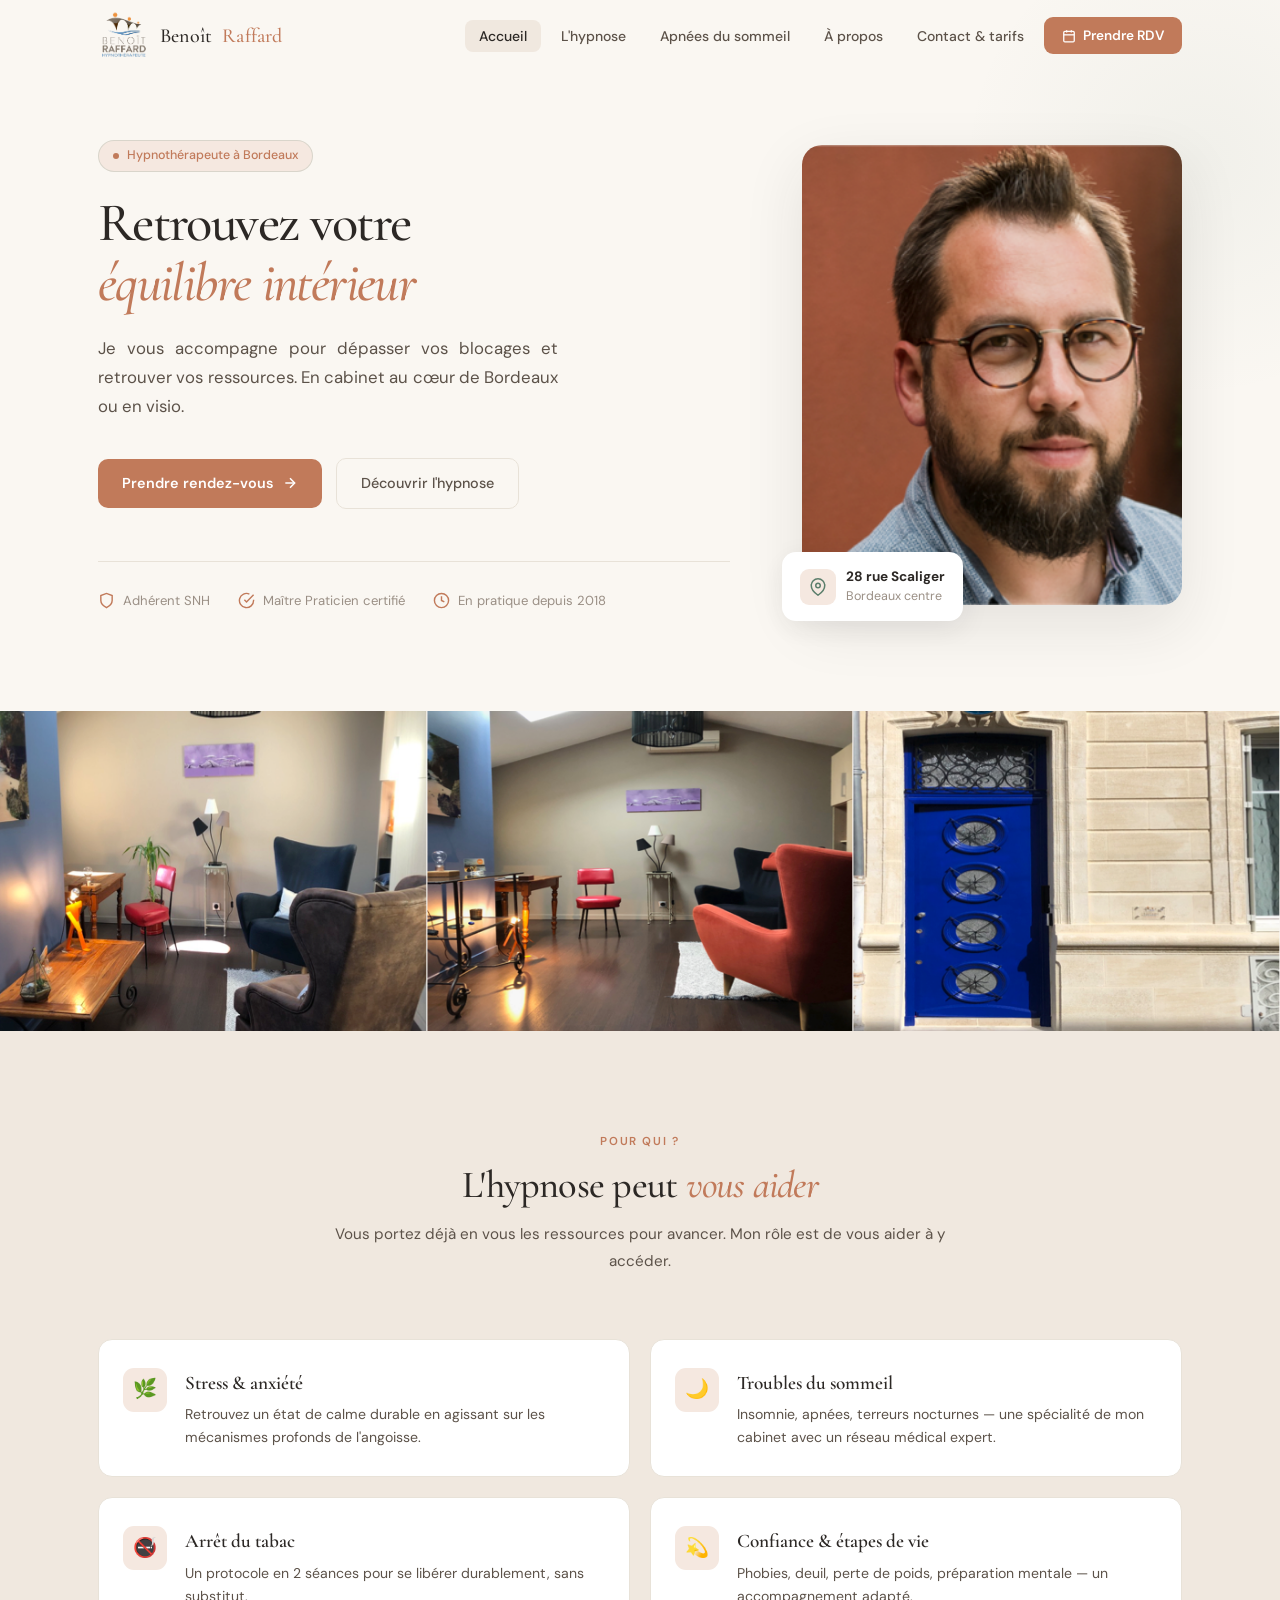
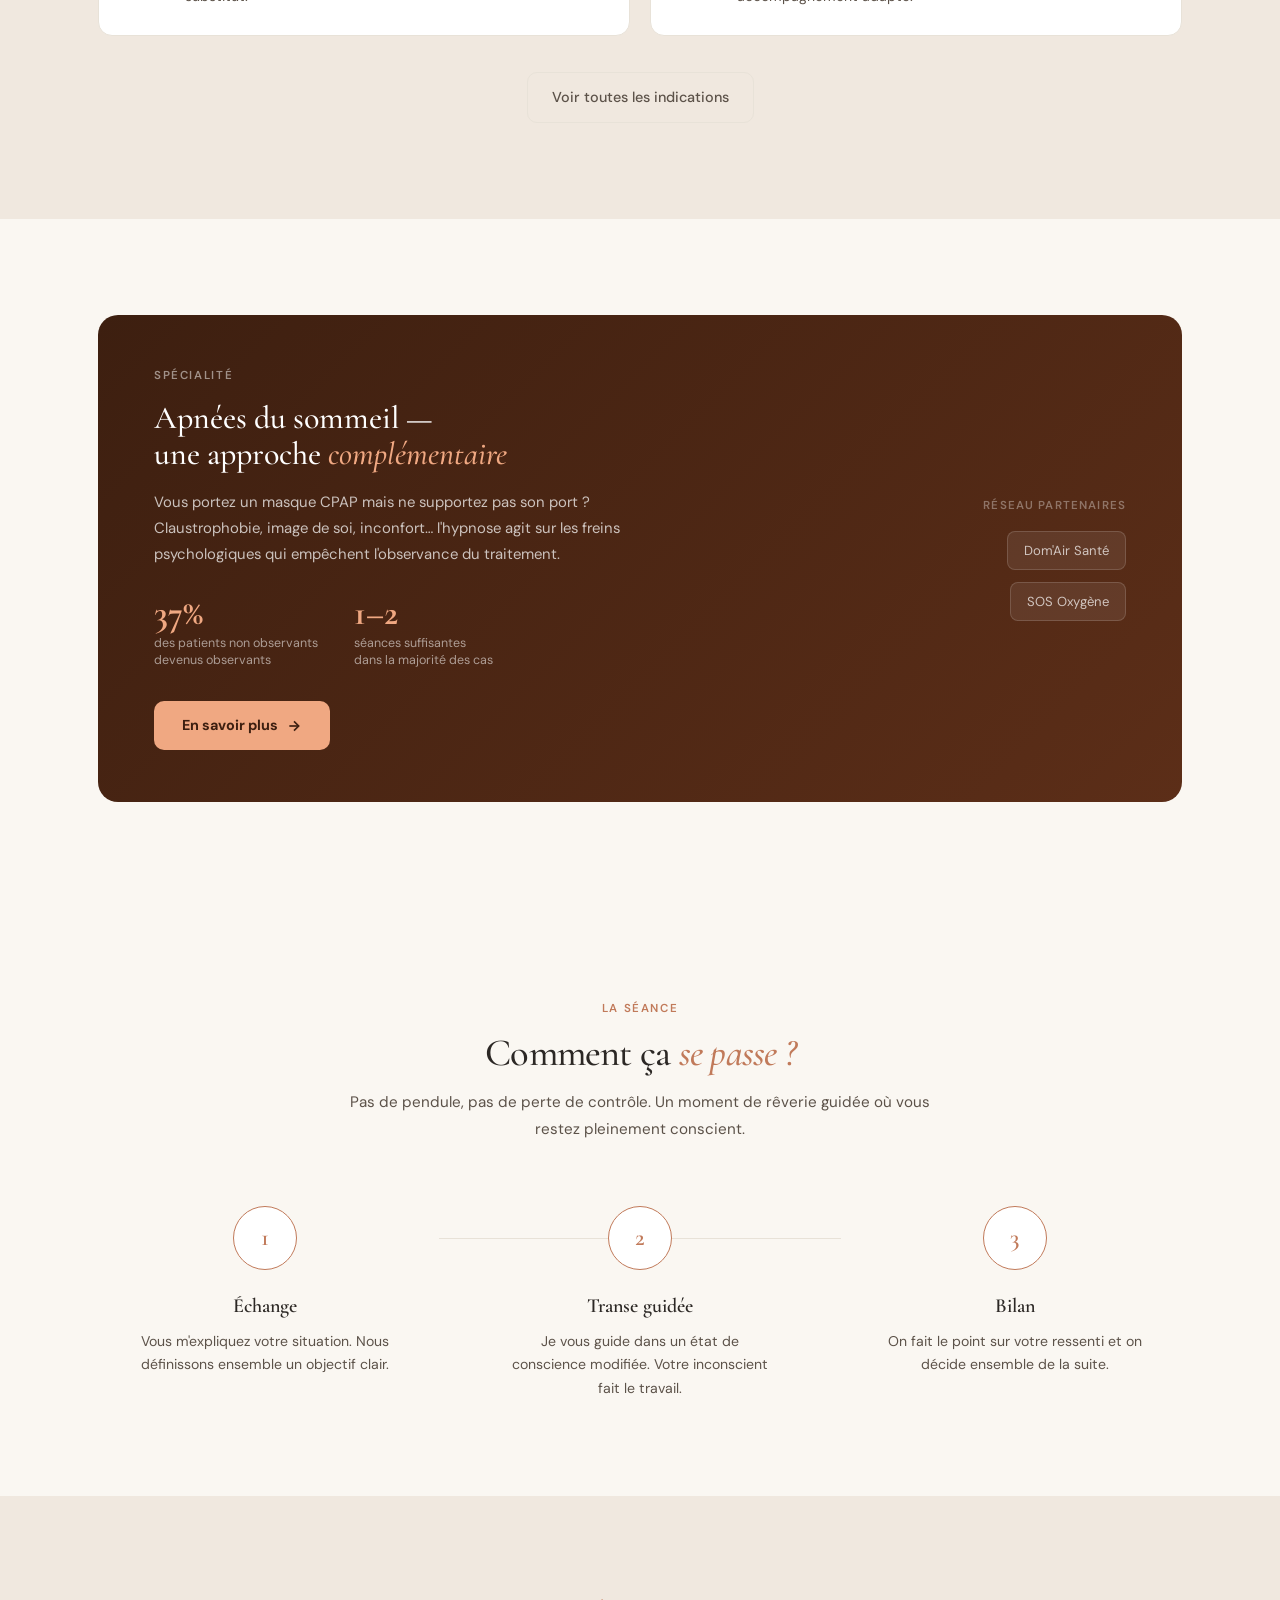
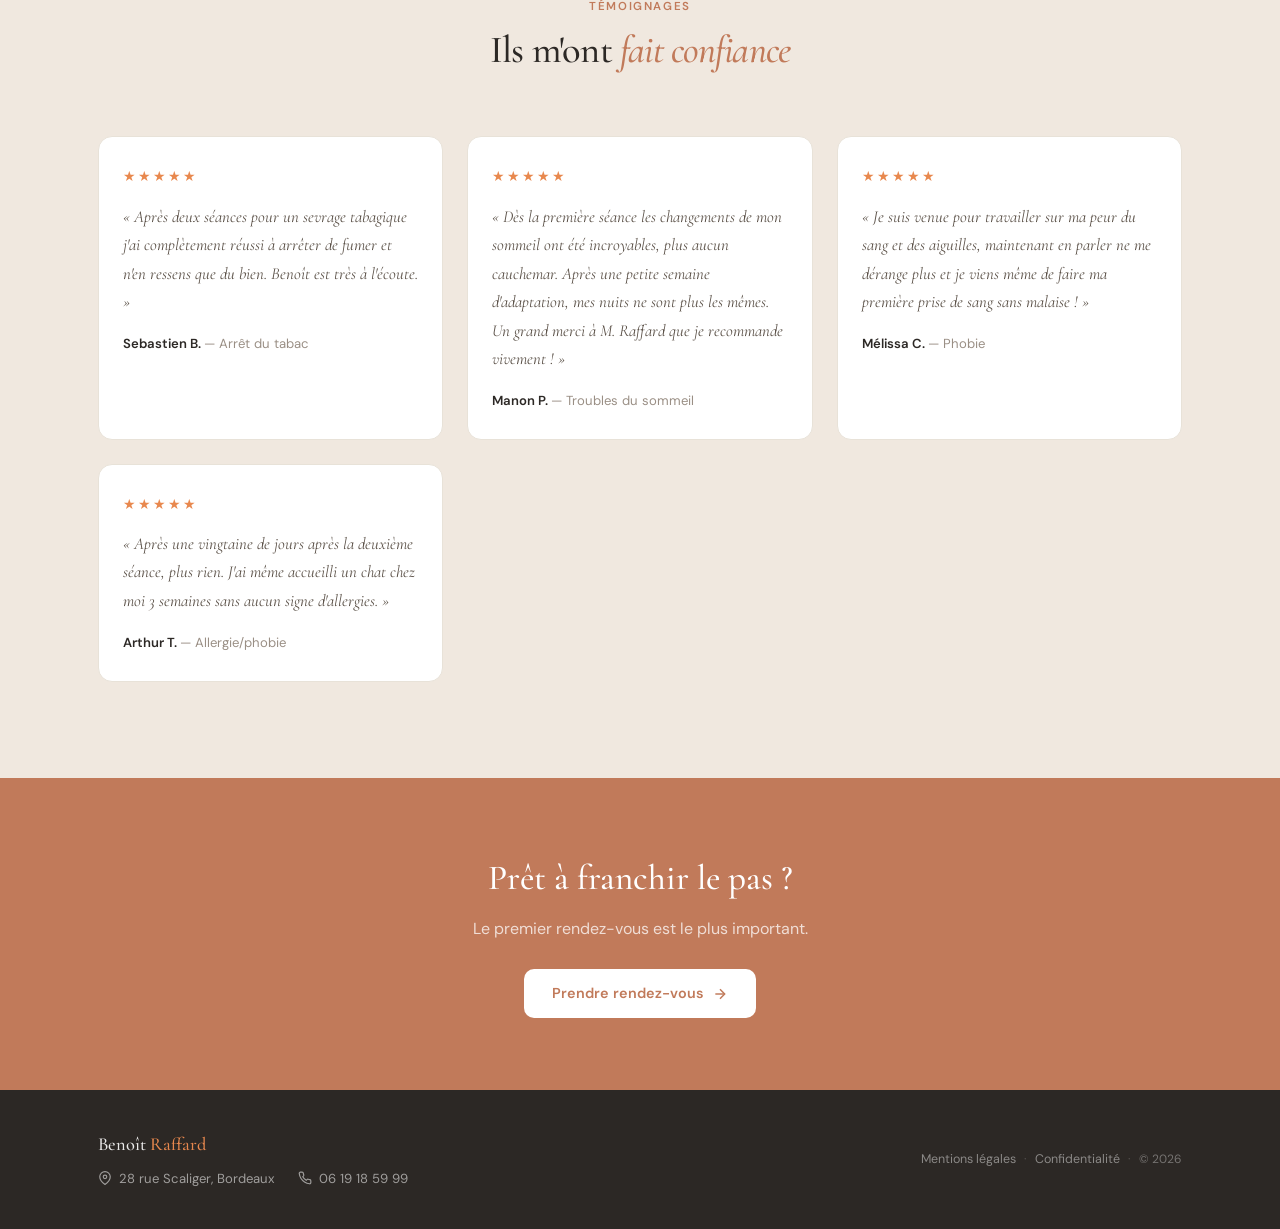
==== index.html @ e5b6d85b "modif couleurs et aspect en terracota" ====
<!DOCTYPE html>
<html lang="fr">
<head>
<meta charset="UTF-8">
<meta name="viewport" content="width=device-width, initial-scale=1.0">
<meta name="description" content="Benoît Raffard, hypnothérapeute à Bordeaux. Hypnose ericksonienne pour stress, sommeil, tabac, confiance en soi. Cabinet rue Scaliger & visio.">
<title>Benoît Raffard — Hypnothérapeute à Bordeaux | Hypnose Ericksonienne</title>
<link rel="stylesheet" href="style.css">
<style>
/* ===== HOME ===== */
.hero {
  padding: 140px 0 100px;
  position: relative;
  overflow: hidden;
}
.hero::before {
  content: '';
  position: absolute;
  top: -80px; right: -160px;
  width: 480px; height: 480px;
  background: radial-gradient(circle, rgba(91,126,107,0.06) 0%, transparent 70%);
  border-radius: 50%;
  pointer-events: none;
}
.hero-grid {
  display: grid;
  grid-template-columns: 1fr 380px;
  gap: 72px;
  align-items: center;
  position: relative; z-index: 1;
}
.hero-badge {
  display: inline-flex; align-items: center; gap: 8px;
  padding: 5px 14px;
  background: var(--color-accent-bg);
  border: 1px solid rgba(91,126,107,0.18);
  border-radius: 50px;
  font-size: 0.78rem; font-weight: 500;
  color: var(--color-accent);
  margin-bottom: 22px;
}
.hero-badge::before {
  content: ''; width: 6px; height: 6px;
  background: var(--color-accent); border-radius: 50%;
}
.hero h1 {
  font-family: var(--font-display);
  font-size: 3.4rem; font-weight: 500;
  line-height: 1.1; letter-spacing: -0.03em;
  margin-bottom: 20px;
}
.hero h1 em { font-style: italic; color: var(--color-accent); }
.hero-subtitle {
  font-size: 1.05rem; color: var(--color-text-soft);
  line-height: 1.75; max-width: 460px; margin-bottom: 36px;
  text-align: justify;
}
.hero-actions { display: flex; gap: 14px; flex-wrap: wrap; align-items: center; }
.hero-trust {
  margin-top: 52px; padding-top: 28px;
  border-top: 1px solid var(--color-border);
  display: flex; gap: 28px; flex-wrap: wrap;
}
.hero-trust-item {
  display: flex; align-items: center; gap: 8px;
  font-size: 0.82rem; color: var(--color-text-muted);
}
.hero-trust-item svg { width: 17px; height: 17px; color: var(--color-accent); flex-shrink: 0; }

/* Photo hero */
.hero-photo { position: relative; }
.hero-photo-frame {
  width: 100%;
  height: 460px;
  border-radius: 20px; overflow: hidden;
  box-shadow: var(--shadow-lg);
}
.hero-photo-frame img {
  width: 100%; height: 100%;
  object-fit: cover; object-position: center top;
}
.hero-float-card {
  position: absolute; bottom: -16px; left: -20px;
  background: var(--color-white);
  border-radius: 14px;
  padding: 14px 18px;
  box-shadow: var(--shadow-md);
  display: flex; align-items: center; gap: 10px;
  z-index: 2;
}
.hero-float-card-icon {
  width: 36px; height: 36px;
  background: var(--color-accent-bg);
  border-radius: 9px;
  display: flex; align-items: center; justify-content: center;
}
.hero-float-card-text { font-size: 0.78rem; color: var(--color-text-muted); }
.hero-float-card-text strong { display: block; font-size: 0.85rem; color: var(--color-text); }

/* Indications */
.indications-grid {
  display: grid;
  grid-template-columns: repeat(2, 1fr);
  gap: 20px;
}
.indication-card {
  background: var(--color-white);
  border: 1px solid var(--color-border);
  border-radius: var(--radius);
  padding: 28px 24px;
  display: flex; gap: 18px; align-items: flex-start;
  transition: all var(--transition);
}
.indication-card:hover {
  border-color: var(--color-accent);
  transform: translateY(-3px);
  box-shadow: var(--shadow-md);
}
.indication-icon {
  width: 44px; height: 44px;
  background: var(--color-accent-bg);
  border-radius: 11px;
  display: flex; align-items: center; justify-content: center;
  font-size: 1.2rem; flex-shrink: 0;
}
.indication-card h3 {
  font-family: var(--font-display);
  font-size: 1.2rem; font-weight: 600; margin-bottom: 5px;
}
.indication-card p { font-size: 0.88rem; color: var(--color-text-soft); line-height: 1.6; }
.indications-more { text-align: center; margin-top: 36px; }

/* Teaser apnée */
.apnee-teaser {
  background: linear-gradient(135deg, #3D1F10 0%, #5C2E18 100%);
  color: #fff;
  border-radius: 20px;
  padding: 52px 56px;
  display: grid;
  grid-template-columns: 1fr auto;
  gap: 48px;
  align-items: center;
}
.apnee-teaser-tag {
  font-size: 0.72rem; font-weight: 600; text-transform: uppercase;
  letter-spacing: 0.14em; color: rgba(255,255,255,0.5);
  margin-bottom: 14px;
}
.apnee-teaser h2 {
  font-family: var(--font-display);
  font-size: 2rem; font-weight: 500; line-height: 1.15;
  margin-bottom: 16px; color: #fff;
}
.apnee-teaser h2 em { font-style: italic; color: #F0A882; }
.apnee-teaser p {
  font-size: 0.93rem; color: rgba(255,255,255,0.72);
  line-height: 1.75; max-width: 520px; margin-bottom: 28px;
}
.apnee-teaser-stats {
  display: flex; gap: 36px; margin-bottom: 32px;
}
.apnee-stat-num {
  font-family: var(--font-display);
  font-size: 2.2rem; font-weight: 700; color: #F0A882; line-height: 1;
}
.apnee-stat-label {
  font-size: 0.78rem; color: rgba(255,255,255,0.55); margin-top: 4px; line-height: 1.4;
}
.apnee-teaser-cta {
  display: inline-flex; align-items: center; gap: 8px;
  padding: 13px 28px;
  background: #F0A882; color: #3D1F10;
  border-radius: 10px; font-size: 0.9rem; font-weight: 700;
  text-decoration: none; transition: background 0.2s;
}
.apnee-teaser-cta:hover { background: #e8956a; }
.apnee-teaser-logo {
  display: flex; flex-direction: column; gap: 12px; align-items: flex-end;
}
.apnee-partner-tag {
  font-size: 0.72rem; font-weight: 600; text-transform: uppercase;
  letter-spacing: 0.1em; color: rgba(255,255,255,0.35);
  text-align: right; margin-bottom: 4px;
}
.apnee-partner-pill {
  background: rgba(255,255,255,0.08);
  border: 1px solid rgba(255,255,255,0.15);
  border-radius: 8px; padding: 8px 16px;
  font-size: 0.82rem; color: rgba(255,255,255,0.7);
  white-space: nowrap;
}
@media (max-width: 1024px) {
  .apnee-teaser { grid-template-columns: 1fr; padding: 36px 28px; }
  .apnee-teaser-logo { align-items: flex-start; }
  .apnee-partner-tag { text-align: left; }
}

/* Steps */
.steps-grid {
  display: grid; grid-template-columns: repeat(3, 1fr);
  gap: 40px; position: relative;
}
.steps-grid::before {
  content: ''; position: absolute; top: 32px;
  left: calc(33.33% - 20px); right: calc(33.33% - 20px);
  height: 1px; background: var(--color-border);
}
.step { text-align: center; position: relative; }
.step-number {
  width: 64px; height: 64px;
  margin: 0 auto 20px;
  border-radius: 50%;
  background: var(--color-white);
  border: 1.5px solid var(--color-accent);
  display: flex; align-items: center; justify-content: center;
  font-family: var(--font-display);
  font-size: 1.5rem; font-weight: 600;
  color: var(--color-accent);
  position: relative; z-index: 1;
}
.step h3 { font-family: var(--font-display); font-size: 1.25rem; font-weight: 600; margin-bottom: 8px; }
.step p { font-size: 0.88rem; color: var(--color-text-soft); max-width: 260px; margin: 0 auto; line-height: 1.65; }

/* Cabinet photo band */
.cabinet-band {
  display: grid;
  grid-template-columns: repeat(3, 1fr);
  gap: 0; height: 320px; overflow: hidden;
}
.cabinet-band-img { overflow: hidden; }
.cabinet-band-img img {
  width: 100%; height: 100%;
  object-fit: cover;
  transition: transform 0.6s ease;
}
.cabinet-band-img:hover img { transform: scale(1.04); }

/* Animations hero */
.hero-content > * { animation: fadeUp 0.65s ease-out both; }
.hero-badge    { animation-delay: 0s; }
.hero h1       { animation-delay: 0.08s; }
.hero-subtitle { animation-delay: 0.16s; }
.hero-actions  { animation-delay: 0.24s; }
.hero-trust    { animation-delay: 0.32s; }
.hero-photo    { animation: fadeUp 0.75s ease-out 0.12s both; }

/* Responsive */
@media (max-width: 1024px) {
  .hero-grid { grid-template-columns: 1fr; gap: 48px; }
  .hero-photo { max-width: 340px; margin: 0 auto; }
  .hero h1 { font-size: 2.6rem; }
}
@media (max-width: 768px) {
  .hero { padding: 110px 0 72px; }
  .hero h1 { font-size: 2.2rem; }
  .hero-trust { flex-direction: column; gap: 10px; }
  .indications-grid { grid-template-columns: 1fr; }
  .steps-grid { grid-template-columns: 1fr; gap: 32px; }
  .steps-grid::before { display: none; }
  .cabinet-band { grid-template-columns: 1fr; height: 260px; }
  .cabinet-band-img:not(:first-child) { display: none; }
}
</style>
</head>
<body>

<nav id="nav">
  <div class="nav-inner">
    <a href="index.html" class="nav-logo">
      <img src="images/logo-br.png" alt="Logo Benoît Raffard">
      Benoît <span>Raffard</span>
    </a>
    <ul class="nav-links">
      <li><a href="index.html" class="active">Accueil</a></li>
      <li><a href="hypnose.html">L'hypnose</a></li>
      <li><a href="apnee-sommeil.html">Apnées du sommeil</a></li>
      <li><a href="a-propos.html">À propos</a></li>
      <li><a href="contact.html">Contact & tarifs</a></li>
      <li><a href="https://www.crenolibre.fr/prendre-rdv/15117_benoit-raffard-hypnose-bordeaux-33" target="_blank" class="nav-cta">
        <svg width="14" height="14" viewBox="0 0 24 24" fill="none" stroke="currentColor" stroke-width="2.2"><rect x="3" y="4" width="18" height="18" rx="2"/><line x1="16" y1="2" x2="16" y2="6"/><line x1="8" y1="2" x2="8" y2="6"/><line x1="3" y1="10" x2="21" y2="10"/></svg>
        Prendre RDV
      </a></li>
    </ul>
    <button class="nav-mobile-toggle" aria-label="Menu"><span></span><span></span><span></span></button>
  </div>
</nav>
<div class="nav-mobile-menu">
  <a href="index.html" class="active">Accueil</a>
  <a href="hypnose.html">L'hypnose</a>
  <a href="apnee-sommeil.html">Apnées du sommeil</a>
  <a href="a-propos.html">À propos</a>
  <a href="contact.html">Contact & tarifs</a>
  <a href="https://www.crenolibre.fr/prendre-rdv/15117_benoit-raffard-hypnose-bordeaux-33" target="_blank" class="nav-mobile-cta">Prendre rendez-vous</a>
</div>

<!-- HERO -->
<section class="hero">
  <div class="container hero-grid">
    <div class="hero-content">
      <div class="hero-badge">Hypnothérapeute à Bordeaux</div>
      <h1>Retrouvez votre<br><em>équilibre intérieur</em></h1>
      <p class="hero-subtitle">Je vous accompagne pour dépasser vos blocages et retrouver vos ressources. En cabinet au cœur de Bordeaux ou en visio.</p>
      <div class="hero-actions">
        <a href="https://www.crenolibre.fr/prendre-rdv/15117_benoit-raffard-hypnose-bordeaux-33" target="_blank" class="btn-primary">
          Prendre rendez-vous
          <svg width="16" height="16" viewBox="0 0 24 24" fill="none" stroke="currentColor" stroke-width="2.2"><line x1="5" y1="12" x2="19" y2="12"/><polyline points="12 5 19 12 12 19"/></svg>
        </a>
        <a href="hypnose.html" class="btn-ghost">Découvrir l'hypnose</a>
      </div>
      <div class="hero-trust">
        <div class="hero-trust-item">
          <svg viewBox="0 0 24 24" fill="none" stroke="currentColor" stroke-width="2"><path d="M12 22s8-4 8-10V5l-8-3-8 3v7c0 6 8 10 8 10z"/></svg>
          Adhérent SNH
        </div>
        <div class="hero-trust-item">
          <svg viewBox="0 0 24 24" fill="none" stroke="currentColor" stroke-width="2"><path d="M22 11.08V12a10 10 0 1 1-5.93-9.14"/><polyline points="22 4 12 14.01 9 11.01"/></svg>
          Maître Praticien certifié
        </div>
        <div class="hero-trust-item">
          <svg viewBox="0 0 24 24" fill="none" stroke="currentColor" stroke-width="2"><circle cx="12" cy="12" r="10"/><path d="M12 6v6l4 2"/></svg>
          En pratique depuis 2018
        </div>
      </div>
    </div>
    <div class="hero-photo">
      <div class="hero-photo-frame">
        <img src="images/portrait.png" alt="Benoît Raffard, hypnothérapeute à Bordeaux">
      </div>
      <div class="hero-float-card">
        <div class="hero-float-card-icon">
          <svg width="18" height="18" viewBox="0 0 24 24" fill="none" stroke="#5B7E6B" stroke-width="2"><path d="M21 10c0 7-9 13-9 13s-9-6-9-13a9 9 0 0 1 18 0z"/><circle cx="12" cy="10" r="3"/></svg>
        </div>
        <div class="hero-float-card-text">
          <strong>28 rue Scaliger</strong>
          Bordeaux centre
        </div>
      </div>
    </div>
  </div>
</section>

<!-- BANDE PHOTOS CABINET -->
<div class="cabinet-band">
  <div class="cabinet-band-img">
    <img src="images/cabinet-1.png" alt="Cabinet hypnose Bordeaux — ambiance">
  </div>
  <div class="cabinet-band-img">
    <img src="images/cabinet-3.png" alt="Cabinet hypnose Bordeaux — fauteuils">
  </div>
  <div class="cabinet-band-img">
    <img src="images/facade-2.png" alt="28 rue Scaliger, Bordeaux — entrée du cabinet">
  </div>
</div>

<!-- INDICATIONS -->
<section class="section section-warm">
  <div class="container">
    <div class="section-header">
      <div class="section-tag">Pour qui ?</div>
      <h2 class="section-title">L'hypnose peut <em>vous aider</em></h2>
      <p class="section-desc">Vous portez déjà en vous les ressources pour avancer. Mon rôle est de vous aider à y accéder.</p>
    </div>
    <div class="indications-grid">
      <div class="indication-card">
        <div class="indication-icon">🌿</div>
        <div>
          <h3>Stress & anxiété</h3>
          <p>Retrouvez un état de calme durable en agissant sur les mécanismes profonds de l'angoisse.</p>
        </div>
      </div>
      <div class="indication-card">
        <div class="indication-icon">🌙</div>
        <div>
          <h3>Troubles du sommeil</h3>
          <p>Insomnie, apnées, terreurs nocturnes — une spécialité de mon cabinet avec un réseau médical expert.</p>
        </div>
      </div>
      <div class="indication-card">
        <div class="indication-icon">🚭</div>
        <div>
          <h3>Arrêt du tabac</h3>
          <p>Un protocole en 2 séances pour se libérer durablement, sans substitut.</p>
        </div>
      </div>
      <div class="indication-card">
        <div class="indication-icon">💫</div>
        <div>
          <h3>Confiance & étapes de vie</h3>
          <p>Phobies, deuil, perte de poids, préparation mentale — un accompagnement adapté.</p>
        </div>
      </div>
    </div>
    <div class="indications-more">
      <a href="hypnose.html" class="btn-ghost">Voir toutes les indications</a>
    </div>
  </div>
</section>

<!-- TEASER APNÉE -->
<section class="section">
  <div class="container">
    <div class="apnee-teaser">
      <div>
        <div class="apnee-teaser-tag">Spécialité</div>
        <h2>Apnées du sommeil —<br>une approche <em>complémentaire</em></h2>
        <p>Vous portez un masque CPAP mais ne supportez pas son port ? Claustrophobie, image de soi, inconfort… l'hypnose agit sur les freins psychologiques qui empêchent l'observance du traitement.</p>
        <div class="apnee-teaser-stats">
          <div>
            <div class="apnee-stat-num">37%</div>
            <div class="apnee-stat-label">des patients non observants<br>devenus observants</div>
          </div>
          <div>
            <div class="apnee-stat-num">1–2</div>
            <div class="apnee-stat-label">séances suffisantes<br>dans la majorité des cas</div>
          </div>
        </div>
        <a href="apnee-sommeil.html" class="apnee-teaser-cta">
          En savoir plus
          <svg width="16" height="16" viewBox="0 0 24 24" fill="none" stroke="currentColor" stroke-width="2.5"><line x1="5" y1="12" x2="19" y2="12"/><polyline points="12 5 19 12 12 19"/></svg>
        </a>
      </div>
      <div class="apnee-teaser-logo">
        <div class="apnee-partner-tag">Réseau partenaires</div>
        <div class="apnee-partner-pill">Dom'Air Santé</div>
        <div class="apnee-partner-pill">SOS Oxygène</div>
      </div>
    </div>
  </div>
</section>

<!-- 3 ÉTAPES -->
<section class="section">
  <div class="container">
    <div class="section-header">
      <div class="section-tag">La séance</div>
      <h2 class="section-title">Comment ça <em>se passe ?</em></h2>
      <p class="section-desc">Pas de pendule, pas de perte de contrôle. Un moment de rêverie guidée où vous restez pleinement conscient.</p>
    </div>
    <div class="steps-grid">
      <div class="step">
        <div class="step-number">1</div>
        <h3>Échange</h3>
        <p>Vous m'expliquez votre situation. Nous définissons ensemble un objectif clair.</p>
      </div>
      <div class="step">
        <div class="step-number">2</div>
        <h3>Transe guidée</h3>
        <p>Je vous guide dans un état de conscience modifiée. Votre inconscient fait le travail.</p>
      </div>
      <div class="step">
        <div class="step-number">3</div>
        <h3>Bilan</h3>
        <p>On fait le point sur votre ressenti et on décide ensemble de la suite.</p>
      </div>
    </div>
  </div>
</section>

<!-- TÉMOIGNAGES -->
<section class="section section-warm">
  <div class="container">
    <div class="section-header">
      <div class="section-tag">Témoignages</div>
      <h2 class="section-title">Ils m'ont <em>fait confiance</em></h2>
    </div>
    <div class="testimonials-grid">
      <div class="testimonial-card">
        <div class="testimonial-stars">★★★★★</div>
        <p class="testimonial-text">« Après deux séances pour un sevrage tabagique j'ai complètement réussi à arrêter de fumer et n'en ressens que du bien. Benoît est très à l'écoute. »</p>
        <div class="testimonial-author">Sebastien B. <span>— Arrêt du tabac</span></div>
      </div>
      <div class="testimonial-card">
        <div class="testimonial-stars">★★★★★</div>
        <p class="testimonial-text">« Dès la première séance les changements de mon sommeil ont été incroyables, plus aucun cauchemar. Après une petite semaine d'adaptation, mes nuits ne sont plus les mêmes. Un grand merci à M. Raffard que je recommande vivement ! »</p>
        <div class="testimonial-author">Manon P. <span>— Troubles du sommeil</span></div>
      </div>
      <div class="testimonial-card">
        <div class="testimonial-stars">★★★★★</div>
        <p class="testimonial-text">« Je suis venue pour travailler sur ma peur du sang et des aiguilles, maintenant en parler ne me dérange plus et je viens même de faire ma première prise de sang sans malaise ! »</p>
        <div class="testimonial-author">Mélissa C. <span>— Phobie</span></div>
      </div>
      <div class="testimonial-card">
        <div class="testimonial-stars">★★★★★</div>
        <p class="testimonial-text">« Après une vingtaine de jours après la deuxième séance, plus rien. J'ai même accueilli un chat chez moi 3 semaines sans aucun signe d'allergies. »</p>
        <div class="testimonial-author">Arthur T. <span>— Allergie/phobie</span></div>
      </div>
    </div>
  </div>
</section>

<!-- CTA -->
<section class="cta-band">
  <div class="container">
    <div class="cta-inner">
      <h2>Prêt à franchir le pas ?</h2>
      <p>Le premier rendez-vous est le plus important.</p>
      <a href="https://www.crenolibre.fr/prendre-rdv/15117_benoit-raffard-hypnose-bordeaux-33" target="_blank" class="btn-white">
        Prendre rendez-vous
        <svg width="16" height="16" viewBox="0 0 24 24" fill="none" stroke="currentColor" stroke-width="2.2"><line x1="5" y1="12" x2="19" y2="12"/><polyline points="12 5 19 12 12 19"/></svg>
      </a>
    </div>
  </div>
</section>

<footer class="footer">
  <div class="container">
    <div class="footer-inner">
      <div class="footer-left">
        <div class="footer-brand">Benoît <span>Raffard</span></div>
        <div class="footer-contact">
          <a href="https://maps.google.com/?q=28+rue+Scaliger+33000+Bordeaux" target="_blank">
            <svg viewBox="0 0 24 24" fill="none" stroke="currentColor" stroke-width="2"><path d="M21 10c0 7-9 13-9 13s-9-6-9-13a9 9 0 0 1 18 0z"/><circle cx="12" cy="10" r="3"/></svg>
            28 rue Scaliger, Bordeaux
          </a>
          <a href="tel:0619185999">
            <svg viewBox="0 0 24 24" fill="none" stroke="currentColor" stroke-width="2"><path d="M22 16.92v3a2 2 0 0 1-2.18 2 19.79 19.79 0 0 1-8.63-3.07 19.5 19.5 0 0 1-6-6A19.79 19.79 0 0 1 2.12 4.11 2 2 0 0 1 4.11 2h3a2 2 0 0 1 2 1.72c.127.96.361 1.903.7 2.81a2 2 0 0 1-.45 2.11L8.09 9.91a16 16 0 0 0 6 6l1.27-1.27a2 2 0 0 1 2.11-.45c.907.339 1.85.573 2.81.7A2 2 0 0 1 22 16.92z"/></svg>
            06 19 18 59 99
          </a>
        </div>
      </div>
      <div class="footer-right">
        <a href="#">Mentions légales</a><span class="footer-sep">·</span>
        <a href="#">Confidentialité</a><span class="footer-sep">·</span>
        <span style="font-size:0.75rem;color:rgba(255,255,255,0.35);">© 2026</span>
      </div>
    </div>
  </div>
</footer>

<div class="mobile-cta">
  <a href="https://www.crenolibre.fr/prendre-rdv/15117_benoit-raffard-hypnose-bordeaux-33" target="_blank">
    <svg width="16" height="16" viewBox="0 0 24 24" fill="none" stroke="currentColor" stroke-width="2.2"><rect x="3" y="4" width="18" height="18" rx="2"/><line x1="16" y1="2" x2="16" y2="6"/><line x1="8" y1="2" x2="8" y2="6"/><line x1="3" y1="10" x2="21" y2="10"/></svg>
    Prendre rendez-vous
  </a>
</div>

<script src="main.js"></script>
</body>
</html>
---- style.css ----
/* ============================================================
   BENOÎT RAFFARD — HYPNOTHÉRAPEUTE BORDEAUX
   Palette : Vert Sauge + Beige Chaud
   ============================================================ */

@import url('https://fonts.googleapis.com/css2?family=Cormorant+Garamond:ital,wght@0,400;0,500;0,600;1,400;1,500&family=DM+Sans:opsz,wght@9..40,400;9..40,500;9..40,600&display=swap');

:root {
  --color-accent:       #C17A5A;
  --color-accent-dark:  #A8623F;
  --color-accent-bg:    #F5E8E0;
  --color-gold:         #E8884E;
  --color-bg:           #FAF7F2;
  --color-bg-warm:      #F0E8DF;
  --color-white:        #ffffff;
  --color-text:         #2C2825;
  --color-text-soft:    #5C5249;
  --color-text-muted:   #9A8F85;
  --color-border:       #E8E2D8;
  --font-display:       'Cormorant Garamond', Georgia, serif;
  --font-body:          'DM Sans', sans-serif;
  --radius:             14px;
  --shadow-sm:          0 2px 10px rgba(44,40,37,0.06);
  --shadow-md:          0 8px 28px rgba(44,40,37,0.08);
  --shadow-lg:          0 20px 60px rgba(44,40,37,0.10);
  --nav-h:              72px;
  --container:          1140px;
  --transition:         0.25s ease;
}

*, *::before, *::after { box-sizing: border-box; margin: 0; padding: 0; }
html { scroll-behavior: smooth; }
body {
  font-family: var(--font-body);
  font-size: 16px;
  line-height: 1.6;
  color: var(--color-text);
  background: var(--color-bg);
  -webkit-font-smoothing: antialiased;
}
img { display: block; max-width: 100%; }
a { color: inherit; text-decoration: none; }

@keyframes fadeUp {
  from { opacity: 0; transform: translateY(22px); }
  to   { opacity: 1; transform: translateY(0); }
}

.container {
  max-width: var(--container);
  margin: 0 auto;
  padding: 0 28px;
}

#nav {
  position: fixed; top: 0; left: 0; right: 0;
  height: var(--nav-h);
  background: transparent;
  border-bottom: 1px solid transparent;
  z-index: 100;
  transition: background var(--transition), border-color var(--transition), box-shadow var(--transition);
}
#nav.scrolled {
  background: var(--color-bg);
  border-color: var(--color-border);
  box-shadow: var(--shadow-sm);
}
.nav-inner {
  max-width: var(--container);
  margin: 0 auto;
  padding: 0 28px;
  height: 100%;
  display: flex;
  align-items: center;
  justify-content: space-between;
}
.nav-logo {
  display: flex; align-items: center; gap: 10px;
  font-family: var(--font-display);
  font-size: 1.25rem; font-weight: 500;
  color: var(--color-text);
  letter-spacing: 0.01em;
  transition: color var(--transition);
}
.nav-logo img { height: 52px; width: auto; }
.nav-logo span { color: var(--color-accent); transition: color var(--transition); }
#nav.scrolled .nav-logo { color: var(--color-text); }
#nav.scrolled .nav-logo span { color: var(--color-accent); }

.nav-links {
  list-style: none; display: flex; align-items: center; gap: 6px;
}
.nav-links a {
  font-size: 0.875rem; font-weight: 500;
  color: var(--color-text-soft);
  padding: 7px 14px; border-radius: 8px;
  transition: color var(--transition), background var(--transition);
}
.nav-links a:hover, .nav-links a.active {
  color: var(--color-text); background: var(--color-bg-warm);
}
#nav.scrolled .nav-links a { color: var(--color-text-soft); }
#nav.scrolled .nav-links a:hover,
#nav.scrolled .nav-links a.active {
  color: var(--color-text);
  background: var(--color-bg-warm);
}
.nav-cta {
  display: inline-flex !important; align-items: center; gap: 7px;
  padding: 8px 18px !important;
  background: var(--color-accent) !important;
  color: var(--color-white) !important;
  border-radius: 9px !important;
  font-weight: 600 !important; font-size: 0.85rem !important;
  transition: background var(--transition) !important;
}
.nav-cta:hover { background: var(--color-accent-dark) !important; }
.nav-mobile-toggle {
  display: none; flex-direction: column; gap: 5px;
  background: none; border: none; cursor: pointer; padding: 4px;
}
.nav-mobile-toggle span {
  display: block; width: 22px; height: 2px;
  background: var(--color-text); border-radius: 2px;
  transition: var(--transition);
}
#nav.scrolled .nav-mobile-toggle span { background: var(--color-text); }

.nav-mobile-menu {
  display: none;
  position: fixed; top: var(--nav-h); left: 0; right: 0;
  background: rgba(44,40,37,0.97);
  border-bottom: 1px solid rgba(255,255,255,0.08);
  padding: 16px 28px 24px;
  flex-direction: column; gap: 4px;
  z-index: 99; box-shadow: var(--shadow-md);
}
.nav-mobile-menu.open { display: flex; }
.nav-mobile-menu a {
  font-size: 1rem; font-weight: 500;
  color: rgba(255,255,255,0.7);
  padding: 10px 0;
  border-bottom: 1px solid rgba(255,255,255,0.08);
}
.nav-mobile-menu a:last-child { border-bottom: none; }
.nav-mobile-cta {
  margin-top: 8px; display: block; text-align: center;
  padding: 12px !important;
  background: var(--color-accent);
  color: var(--color-white) !important;
  border-radius: 10px; font-weight: 600 !important;
}

.btn-primary {
  display: inline-flex; align-items: center; gap: 8px;
  padding: 13px 24px;
  background: var(--color-accent); color: var(--color-white);
  border-radius: 10px; font-size: 0.9rem; font-weight: 600;
  transition: background var(--transition), transform var(--transition);
}
.btn-primary:hover { background: var(--color-accent-dark); transform: translateY(-1px); }

.btn-ghost {
  display: inline-flex; align-items: center; gap: 8px;
  padding: 13px 24px;
  background: transparent; color: var(--color-text-soft);
  border: 1.5px solid var(--color-border);
  border-radius: 10px; font-size: 0.9rem; font-weight: 500;
  transition: border-color var(--transition), color var(--transition);
}
.btn-ghost:hover { border-color: var(--color-accent); color: var(--color-accent); }

.btn-white {
  display: inline-flex; align-items: center; gap: 8px;
  padding: 13px 28px;
  background: var(--color-white); color: var(--color-accent);
  border-radius: 10px; font-size: 0.9rem; font-weight: 600;
  transition: background var(--transition), transform var(--transition);
}
.btn-white:hover { background: var(--color-accent-bg); transform: translateY(-1px); }

.section { padding: 96px 0; }
.section-warm { background: var(--color-bg-warm); }

.section-header { text-align: center; max-width: 620px; margin: 0 auto 64px; }
.section-tag {
  display: inline-block;
  font-size: 0.72rem; font-weight: 600; text-transform: uppercase;
  letter-spacing: 0.14em; color: var(--color-accent); margin-bottom: 12px;
}
.section-title {
  font-family: var(--font-display);
  font-size: 2.4rem; font-weight: 500; line-height: 1.15;
  letter-spacing: -0.02em; margin-bottom: 14px;
}
.section-title em { font-style: italic; color: var(--color-accent); }
.section-desc { font-size: 0.95rem; color: var(--color-text-soft); line-height: 1.75; }

.page-hero {
  padding: 140px 0 72px;
  background: var(--color-bg-warm);
  border-bottom: 1px solid var(--color-border);
  text-align: center;
}
.page-hero h1 {
  font-family: var(--font-display);
  font-size: 3rem; font-weight: 500;
  line-height: 1.1; letter-spacing: -0.03em;
  margin: 12px 0 16px;
}
.page-hero h1 em { font-style: italic; color: var(--color-accent); }
.page-hero p {
  font-size: 1.05rem; color: var(--color-text-soft);
  max-width: 520px; margin: 0 auto; line-height: 1.75;
}

.testimonials-grid { display: grid; grid-template-columns: repeat(3, 1fr); gap: 24px; }
.testimonial-card {
  background: var(--color-white);
  border: 1px solid var(--color-border);
  border-radius: var(--radius); padding: 28px 24px;
}
.testimonial-stars {
  color: var(--color-gold); font-size: 0.9rem;
  margin-bottom: 14px; letter-spacing: 2px;
}
.testimonial-text {
  font-family: var(--font-display);
  font-size: 1.05rem; font-style: italic;
  color: var(--color-text-soft); line-height: 1.7; margin-bottom: 16px;
}
.testimonial-author { font-size: 0.82rem; font-weight: 600; color: var(--color-text); }
.testimonial-author span { font-weight: 400; color: var(--color-text-muted); }

.cta-band { background: var(--color-accent); padding: 72px 0; }
.cta-inner { text-align: center; max-width: 540px; margin: 0 auto; }
.cta-inner h2 {
  font-family: var(--font-display);
  font-size: 2.2rem; font-weight: 500;
  color: var(--color-white); margin-bottom: 10px;
}
.cta-inner p { font-size: 1rem; color: rgba(255,255,255,0.75); margin-bottom: 28px; line-height: 1.6; }

.footer { background: var(--color-text); padding: 40px 0; }
.footer-inner { display: flex; align-items: center; justify-content: space-between; flex-wrap: wrap; gap: 20px; }
.footer-brand { font-family: var(--font-display); font-size: 1.15rem; font-weight: 500; color: rgba(255,255,255,0.9); }
.footer-brand span { color: var(--color-gold); }
.footer-contact { display: flex; gap: 24px; margin-top: 8px; }
.footer-contact a {
  display: flex; align-items: center; gap: 7px;
  font-size: 0.82rem; color: rgba(255,255,255,0.55);
  transition: color var(--transition);
}
.footer-contact a:hover { color: rgba(255,255,255,0.9); }
.footer-contact svg { width: 14px; height: 14px; flex-shrink: 0; }
.footer-right { display: flex; align-items: center; gap: 8px; font-size: 0.78rem; }
.footer-right a { color: rgba(255,255,255,0.45); transition: color var(--transition); }
.footer-right a:hover { color: rgba(255,255,255,0.8); }
.footer-sep { color: rgba(255,255,255,0.2); }

.mobile-cta {
  display: none;
  position: fixed; bottom: 0; left: 0; right: 0;
  padding: 12px 20px;
  background: var(--color-white);
  border-top: 1px solid var(--color-border); z-index: 98;
}
.mobile-cta a {
  display: flex; align-items: center; justify-content: center; gap: 8px;
  padding: 14px; background: var(--color-accent);
  color: var(--color-white); border-radius: 10px;
  font-weight: 600; font-size: 0.9rem;
}

.faq-list { max-width: 680px; margin: 0 auto; display: flex; flex-direction: column; }
.faq-item { border-bottom: 1px solid var(--color-border); }
.faq-question {
  width: 100%; display: flex; align-items: center; justify-content: space-between;
  padding: 22px 0; background: none; border: none; cursor: pointer;
  font-family: var(--font-body); font-size: 0.95rem; font-weight: 600;
  color: var(--color-text); text-align: left; gap: 16px;
}
.faq-chevron { width: 18px; height: 18px; color: var(--color-accent); flex-shrink: 0; transition: transform var(--transition); }
.faq-item.open .faq-chevron { transform: rotate(180deg); }
.faq-answer { max-height: 0; overflow: hidden; transition: max-height 0.35s ease; }
.faq-answer-inner { padding-bottom: 22px; font-size: 0.9rem; color: var(--color-text-soft); line-height: 1.75; }

@media (max-width: 768px) {
  .nav-links { display: none; }
  .nav-mobile-toggle { display: flex; }
  .mobile-cta { display: block; }
  .testimonials-grid { grid-template-columns: 1fr; gap: 16px; }
  .section { padding: 64px 0; }
  .section-title { font-size: 1.9rem; }
  .page-hero h1 { font-size: 2.2rem; }
  .container { padding: 0 20px; }
  body { padding-bottom: 80px; }
}
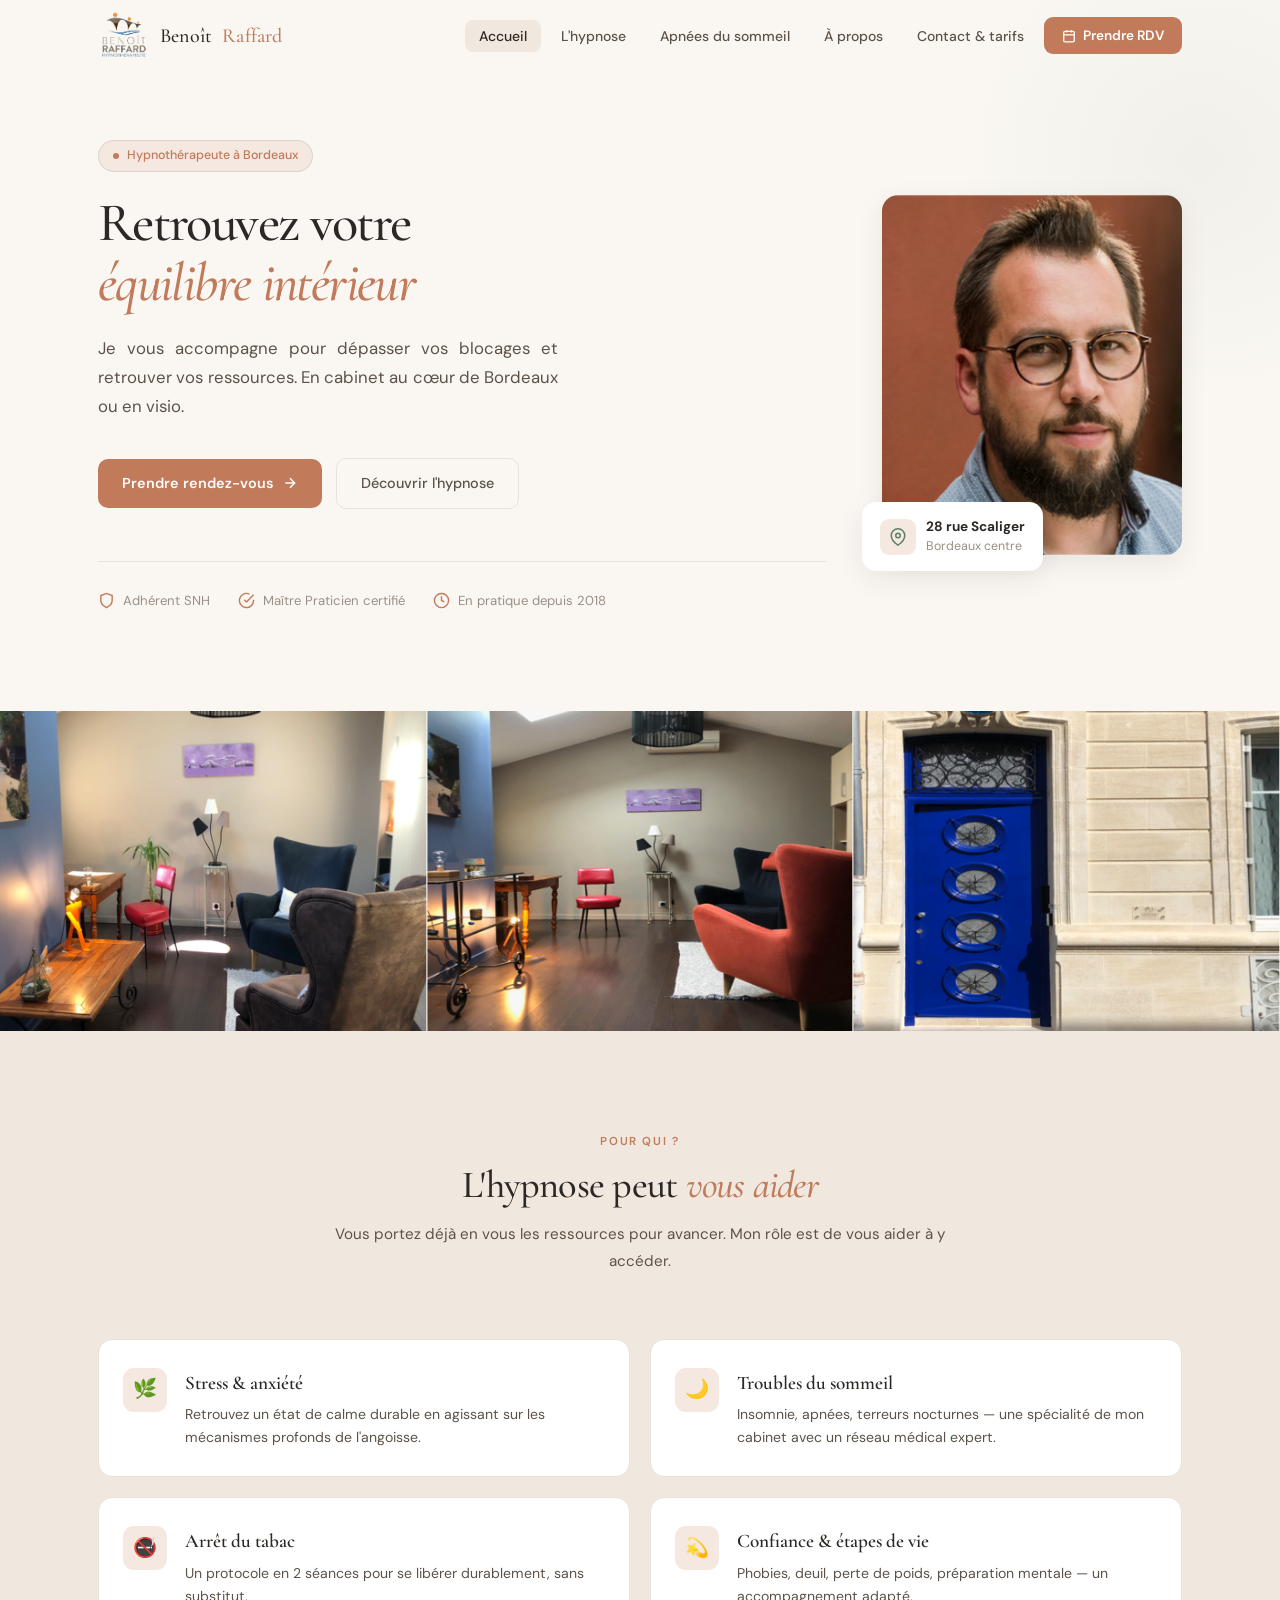
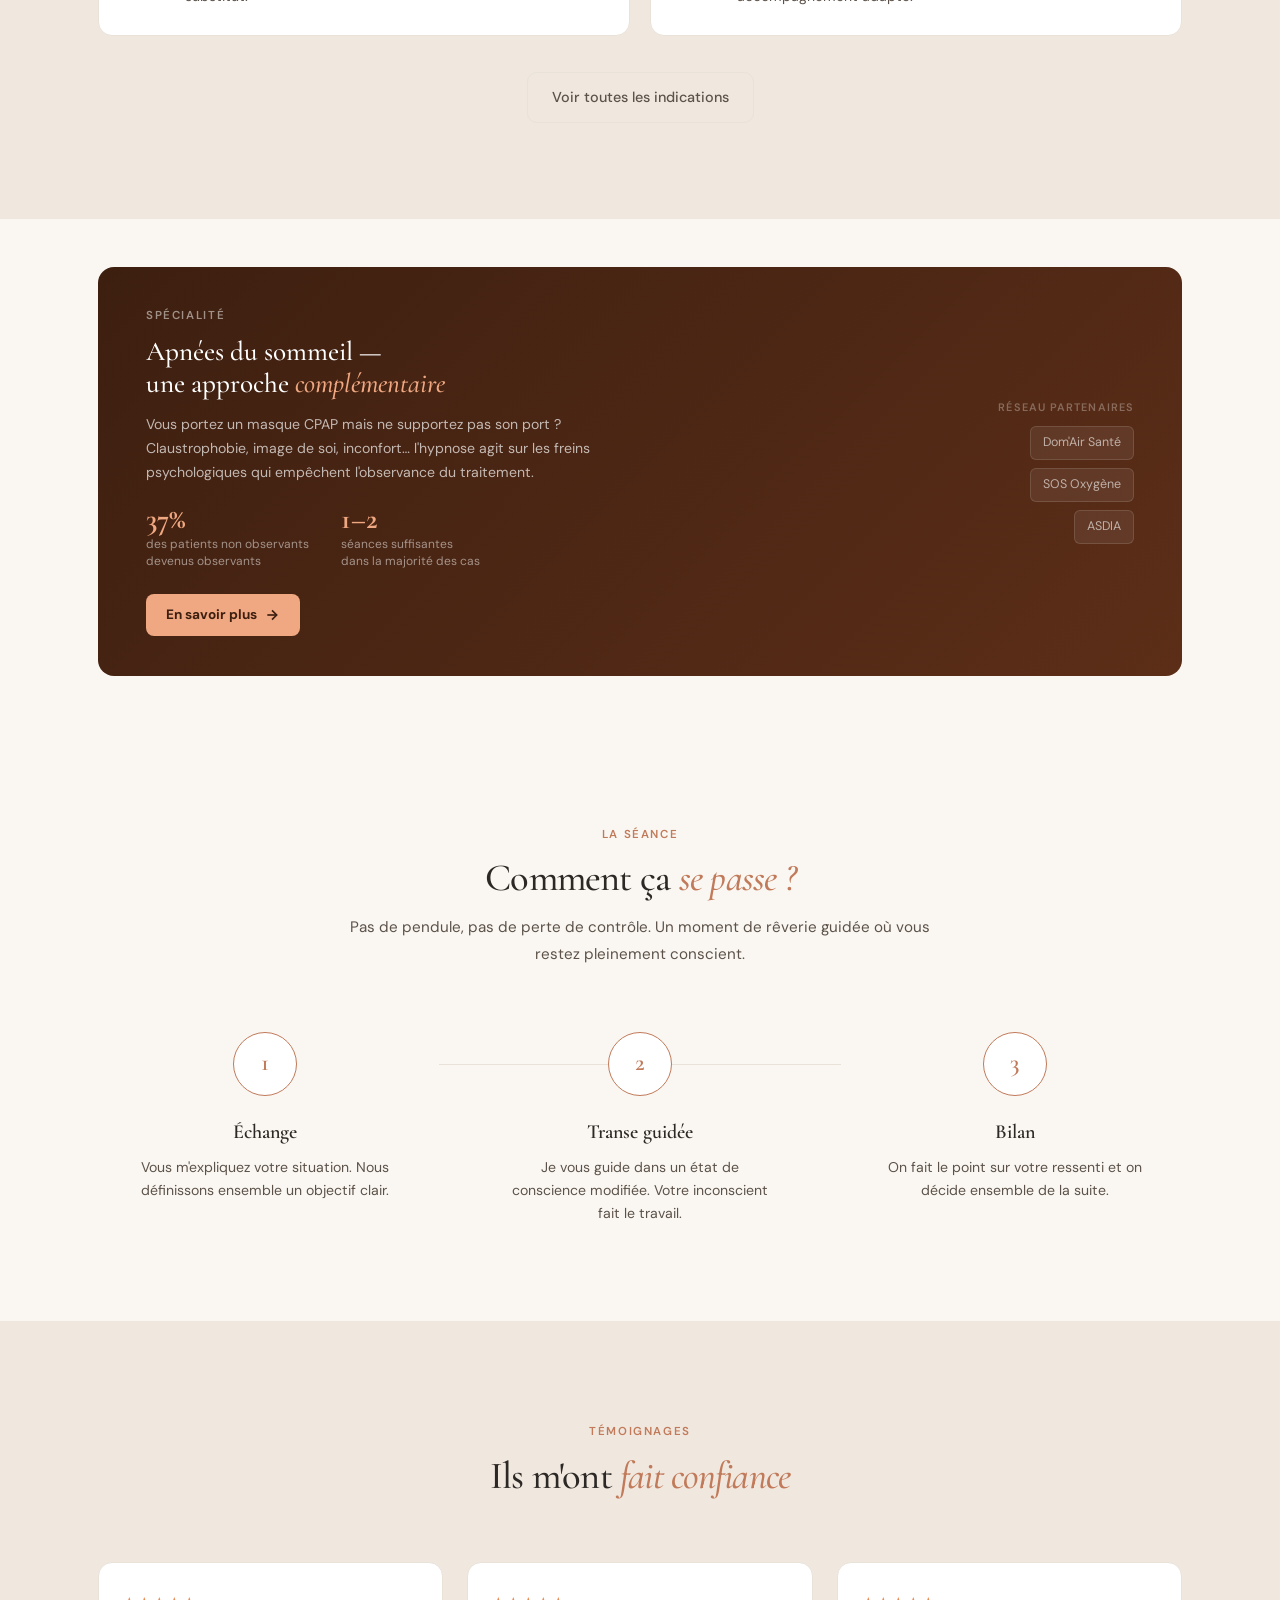
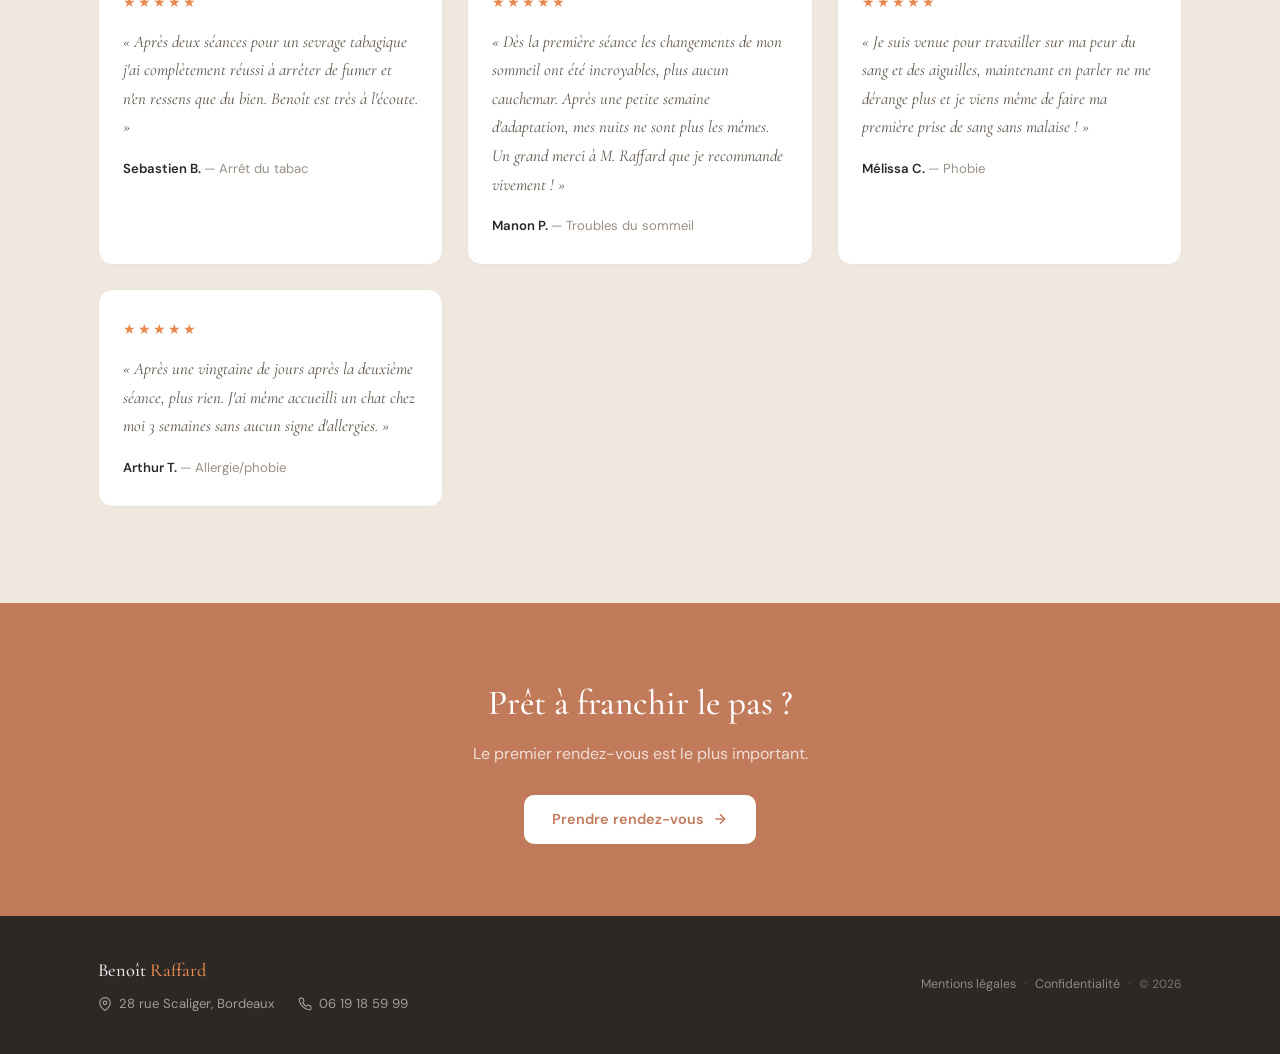
==== commit 36fe4326: "faute de frappe majuscule a Ericksonienne" ====
--- a/index.html
+++ b/index.html
@@ -24,8 +24,8 @@
 }
 .hero-grid {
   display: grid;
-  grid-template-columns: 1fr 380px;
-  gap: 72px;
+  grid-template-columns: 1fr 300px;
+  gap: 56px;
   align-items: center;
   position: relative; z-index: 1;
 }
@@ -71,9 +71,9 @@
 .hero-photo { position: relative; }
 .hero-photo-frame {
   width: 100%;
-  height: 460px;
-  border-radius: 20px; overflow: hidden;
-  box-shadow: var(--shadow-lg);
+  height: 360px;
+  border-radius: 16px; overflow: hidden;
+  box-shadow: var(--shadow-md);
 }
 .hero-photo-frame img {
   width: 100%; height: 100%;
@@ -134,65 +134,65 @@
 .apnee-teaser {
   background: linear-gradient(135deg, #3D1F10 0%, #5C2E18 100%);
   color: #fff;
-  border-radius: 20px;
-  padding: 52px 56px;
+  border-radius: 16px;
+  padding: 40px 48px;
   display: grid;
-  grid-template-columns: 1fr auto;
-  gap: 48px;
+  grid-template-columns: 1fr 160px;
+  gap: 40px;
   align-items: center;
 }
 .apnee-teaser-tag {
   font-size: 0.72rem; font-weight: 600; text-transform: uppercase;
   letter-spacing: 0.14em; color: rgba(255,255,255,0.5);
-  margin-bottom: 14px;
+  margin-bottom: 10px;
 }
 .apnee-teaser h2 {
   font-family: var(--font-display);
-  font-size: 2rem; font-weight: 500; line-height: 1.15;
-  margin-bottom: 16px; color: #fff;
+  font-size: 1.7rem; font-weight: 500; line-height: 1.2;
+  margin-bottom: 12px; color: #fff;
 }
 .apnee-teaser h2 em { font-style: italic; color: #F0A882; }
 .apnee-teaser p {
-  font-size: 0.93rem; color: rgba(255,255,255,0.72);
-  line-height: 1.75; max-width: 520px; margin-bottom: 28px;
+  font-size: 0.88rem; color: rgba(255,255,255,0.68);
+  line-height: 1.7; max-width: 480px; margin-bottom: 20px;
 }
 .apnee-teaser-stats {
-  display: flex; gap: 36px; margin-bottom: 32px;
+  display: flex; gap: 32px; margin-bottom: 24px;
 }
 .apnee-stat-num {
   font-family: var(--font-display);
-  font-size: 2.2rem; font-weight: 700; color: #F0A882; line-height: 1;
+  font-size: 1.8rem; font-weight: 700; color: #F0A882; line-height: 1;
 }
 .apnee-stat-label {
-  font-size: 0.78rem; color: rgba(255,255,255,0.55); margin-top: 4px; line-height: 1.4;
+  font-size: 0.75rem; color: rgba(255,255,255,0.5); margin-top: 3px; line-height: 1.4;
 }
 .apnee-teaser-cta {
-  display: inline-flex; align-items: center; gap: 8px;
-  padding: 13px 28px;
+  display: inline-flex; align-items: center; gap: 7px;
+  padding: 10px 20px;
   background: #F0A882; color: #3D1F10;
-  border-radius: 10px; font-size: 0.9rem; font-weight: 700;
+  border-radius: 8px; font-size: 0.85rem; font-weight: 700;
   text-decoration: none; transition: background 0.2s;
 }
 .apnee-teaser-cta:hover { background: #e8956a; }
 .apnee-teaser-logo {
-  display: flex; flex-direction: column; gap: 12px; align-items: flex-end;
+  display: flex; flex-direction: column; gap: 8px; align-items: flex-end;
 }
 .apnee-partner-tag {
-  font-size: 0.72rem; font-weight: 600; text-transform: uppercase;
-  letter-spacing: 0.1em; color: rgba(255,255,255,0.35);
-  text-align: right; margin-bottom: 4px;
+  font-size: 0.68rem; font-weight: 600; text-transform: uppercase;
+  letter-spacing: 0.1em; color: rgba(255,255,255,0.3);
+  text-align: right; margin-bottom: 2px;
 }
 .apnee-partner-pill {
-  background: rgba(255,255,255,0.08);
-  border: 1px solid rgba(255,255,255,0.15);
-  border-radius: 8px; padding: 8px 16px;
-  font-size: 0.82rem; color: rgba(255,255,255,0.7);
+  background: rgba(255,255,255,0.07);
+  border: 1px solid rgba(255,255,255,0.12);
+  border-radius: 6px; padding: 6px 12px;
+  font-size: 0.78rem; color: rgba(255,255,255,0.6);
   white-space: nowrap;
 }
 @media (max-width: 1024px) {
-  .apnee-teaser { grid-template-columns: 1fr; padding: 36px 28px; }
-  .apnee-teaser-logo { align-items: flex-start; }
-  .apnee-partner-tag { text-align: left; }
+  .apnee-teaser { grid-template-columns: 1fr; padding: 32px 24px; }
+  .apnee-teaser-logo { align-items: flex-start; flex-direction: row; flex-wrap: wrap; gap: 8px; }
+  .apnee-partner-tag { display: none; }
 }
 
 /* Steps */
@@ -397,7 +397,7 @@
 </section>
 
 <!-- TEASER APNÉE -->
-<section class="section">
+<section class="section" style="padding: 48px 0;">
   <div class="container">
     <div class="apnee-teaser">
       <div>
@@ -423,6 +423,7 @@
         <div class="apnee-partner-tag">Réseau partenaires</div>
         <div class="apnee-partner-pill">Dom'Air Santé</div>
         <div class="apnee-partner-pill">SOS Oxygène</div>
+        <div class="apnee-partner-pill">ASDIA</div>
       </div>
     </div>
   </div>
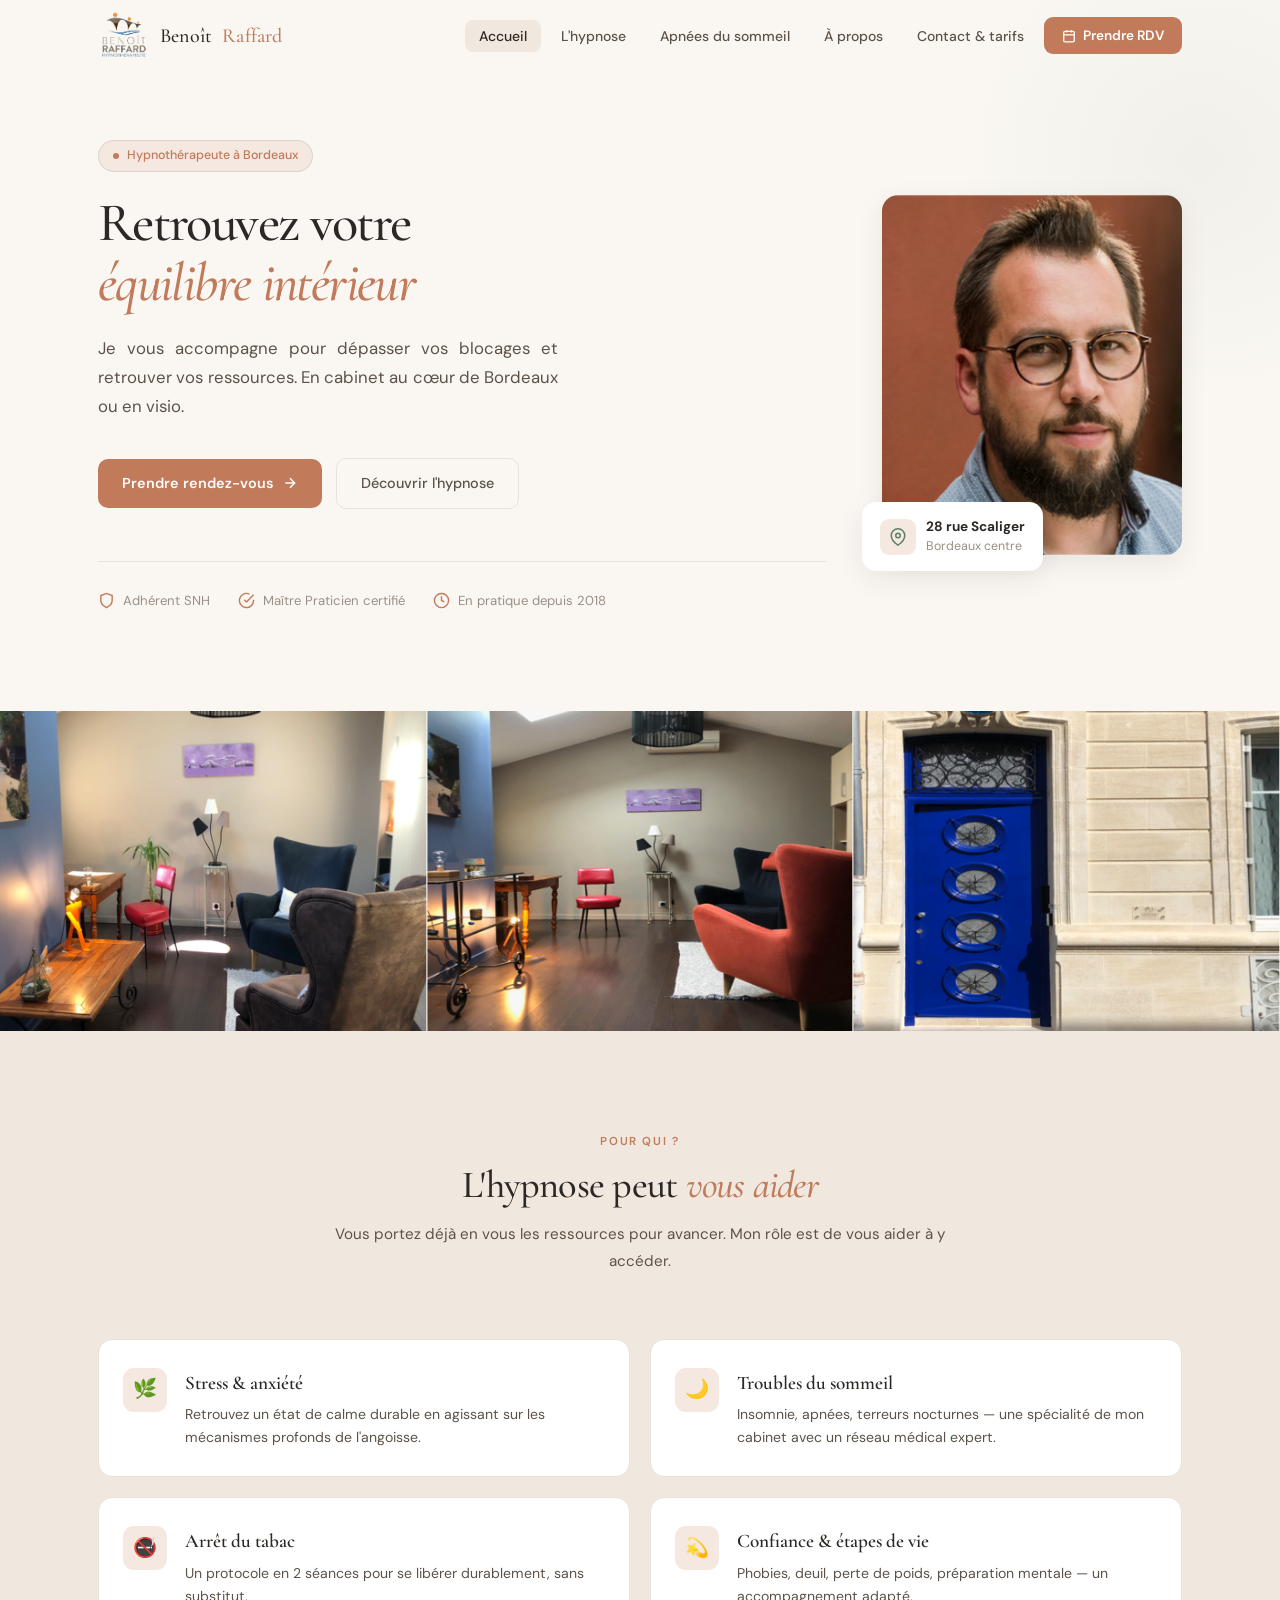
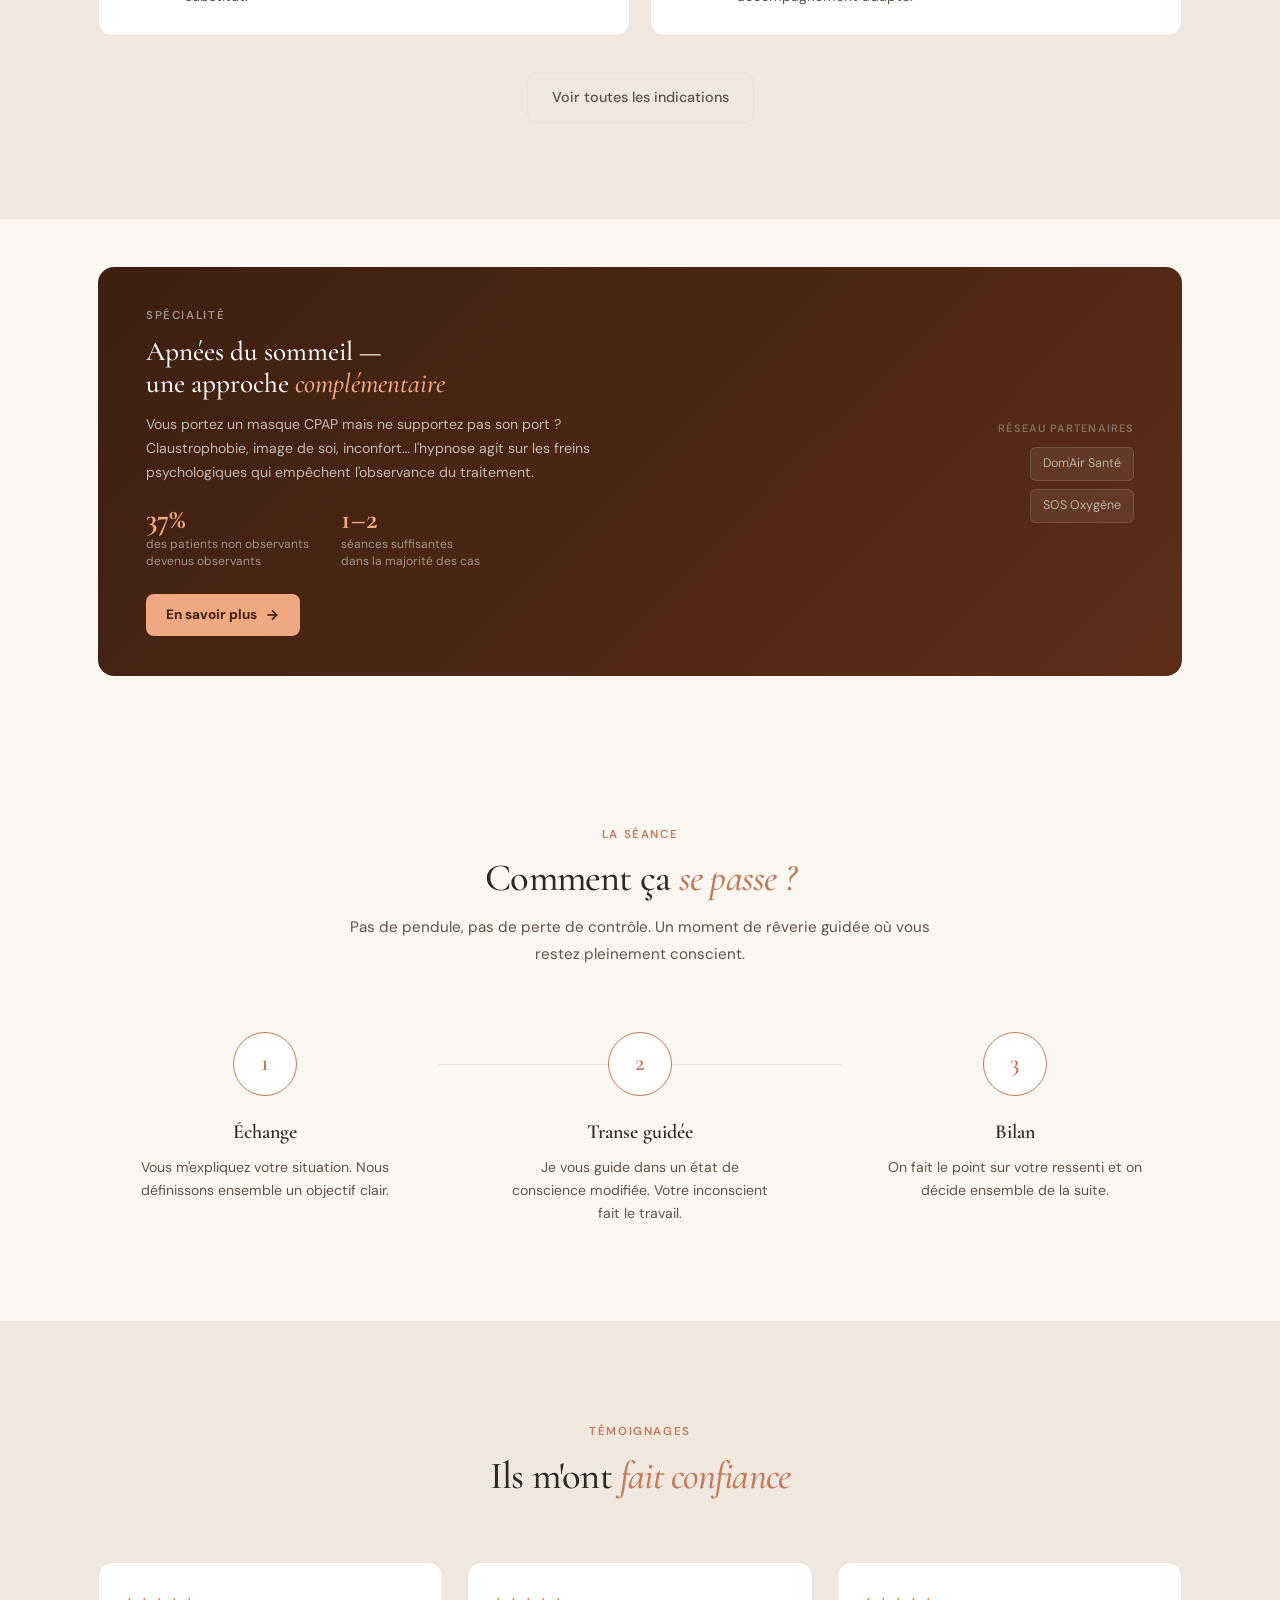
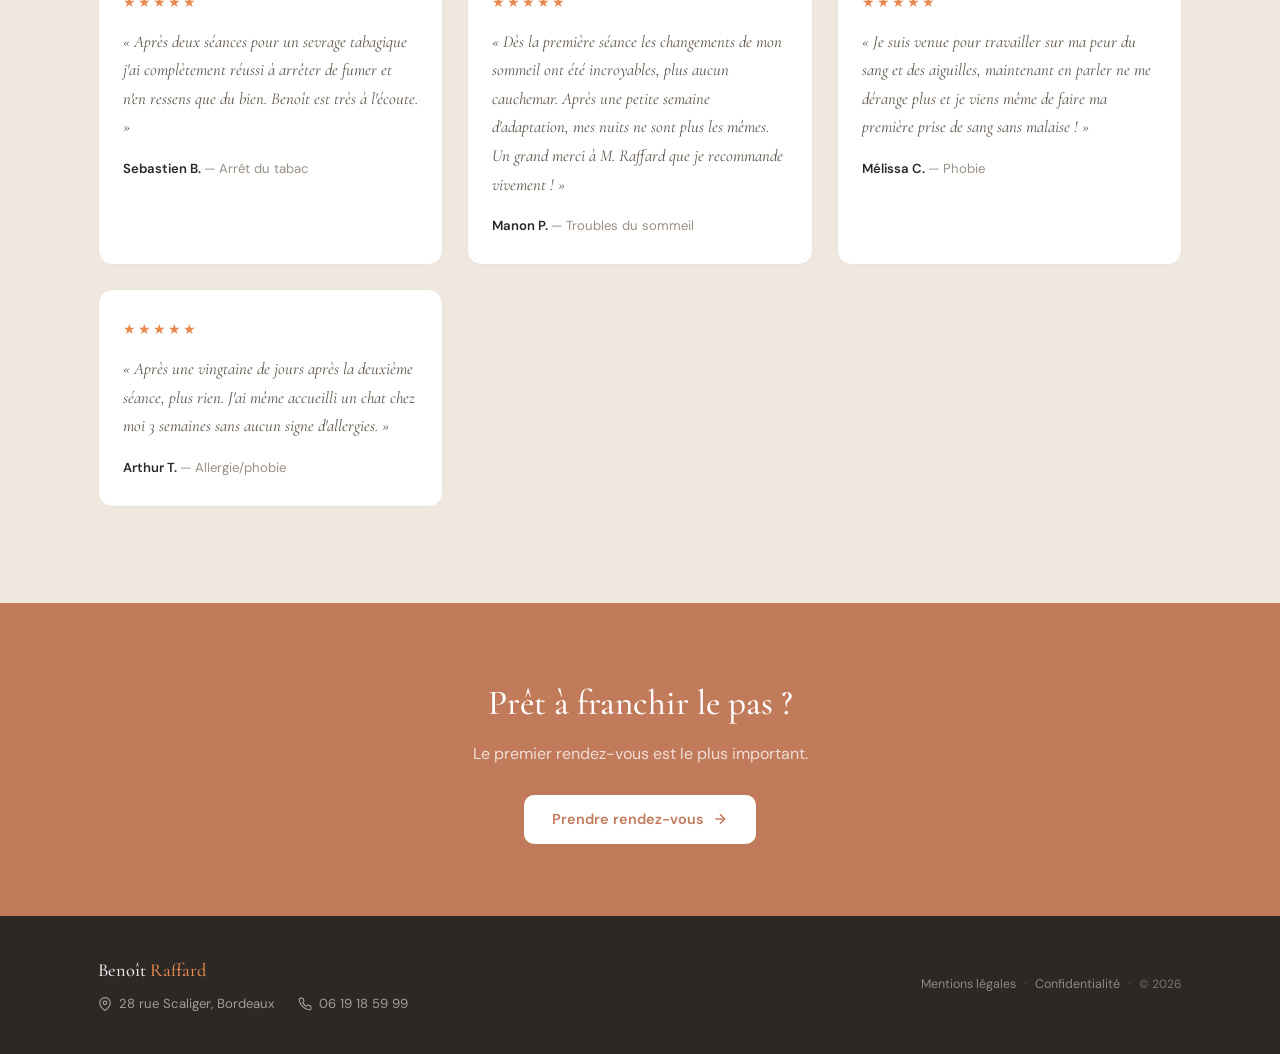
==== commit fd4b4020: "enlever asdia" ====
--- a/index.html
+++ b/index.html
@@ -423,7 +423,6 @@
         <div class="apnee-partner-tag">Réseau partenaires</div>
         <div class="apnee-partner-pill">Dom'Air Santé</div>
         <div class="apnee-partner-pill">SOS Oxygène</div>
-        <div class="apnee-partner-pill">ASDIA</div>
       </div>
     </div>
   </div>
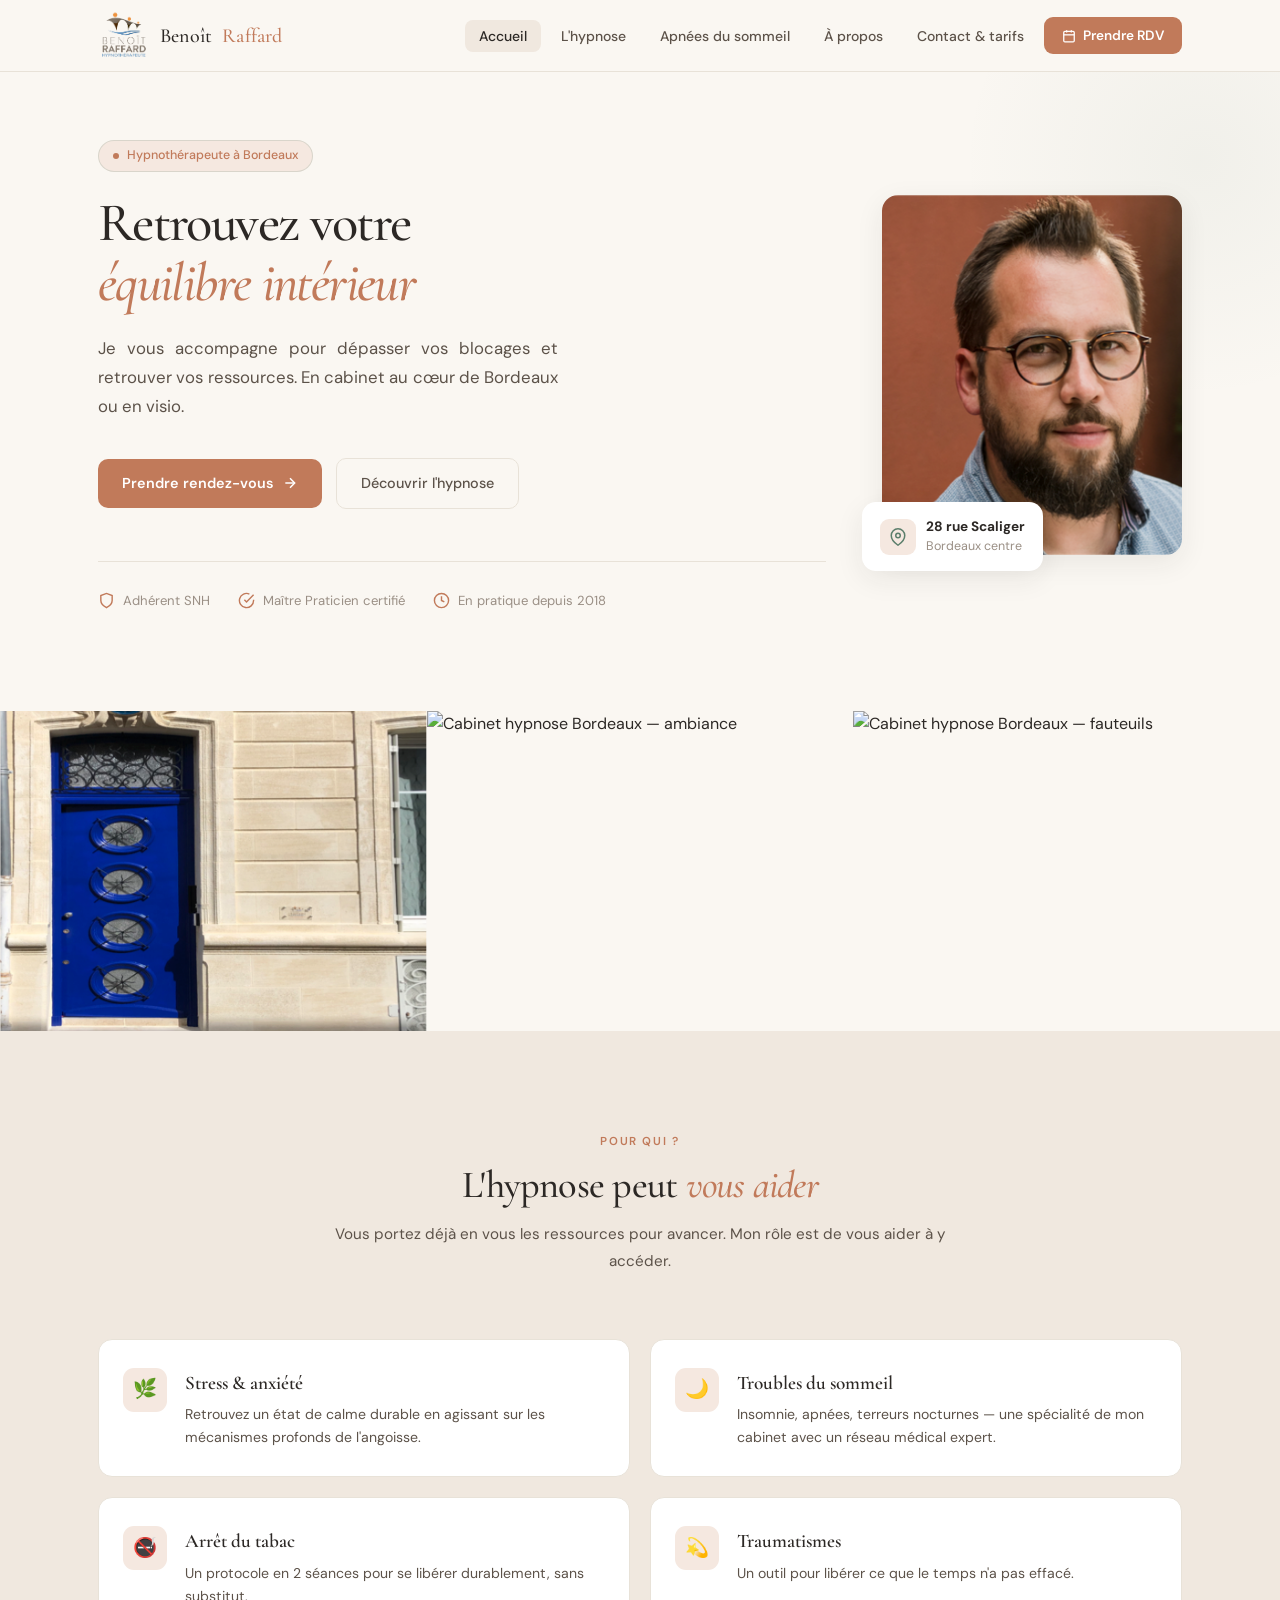
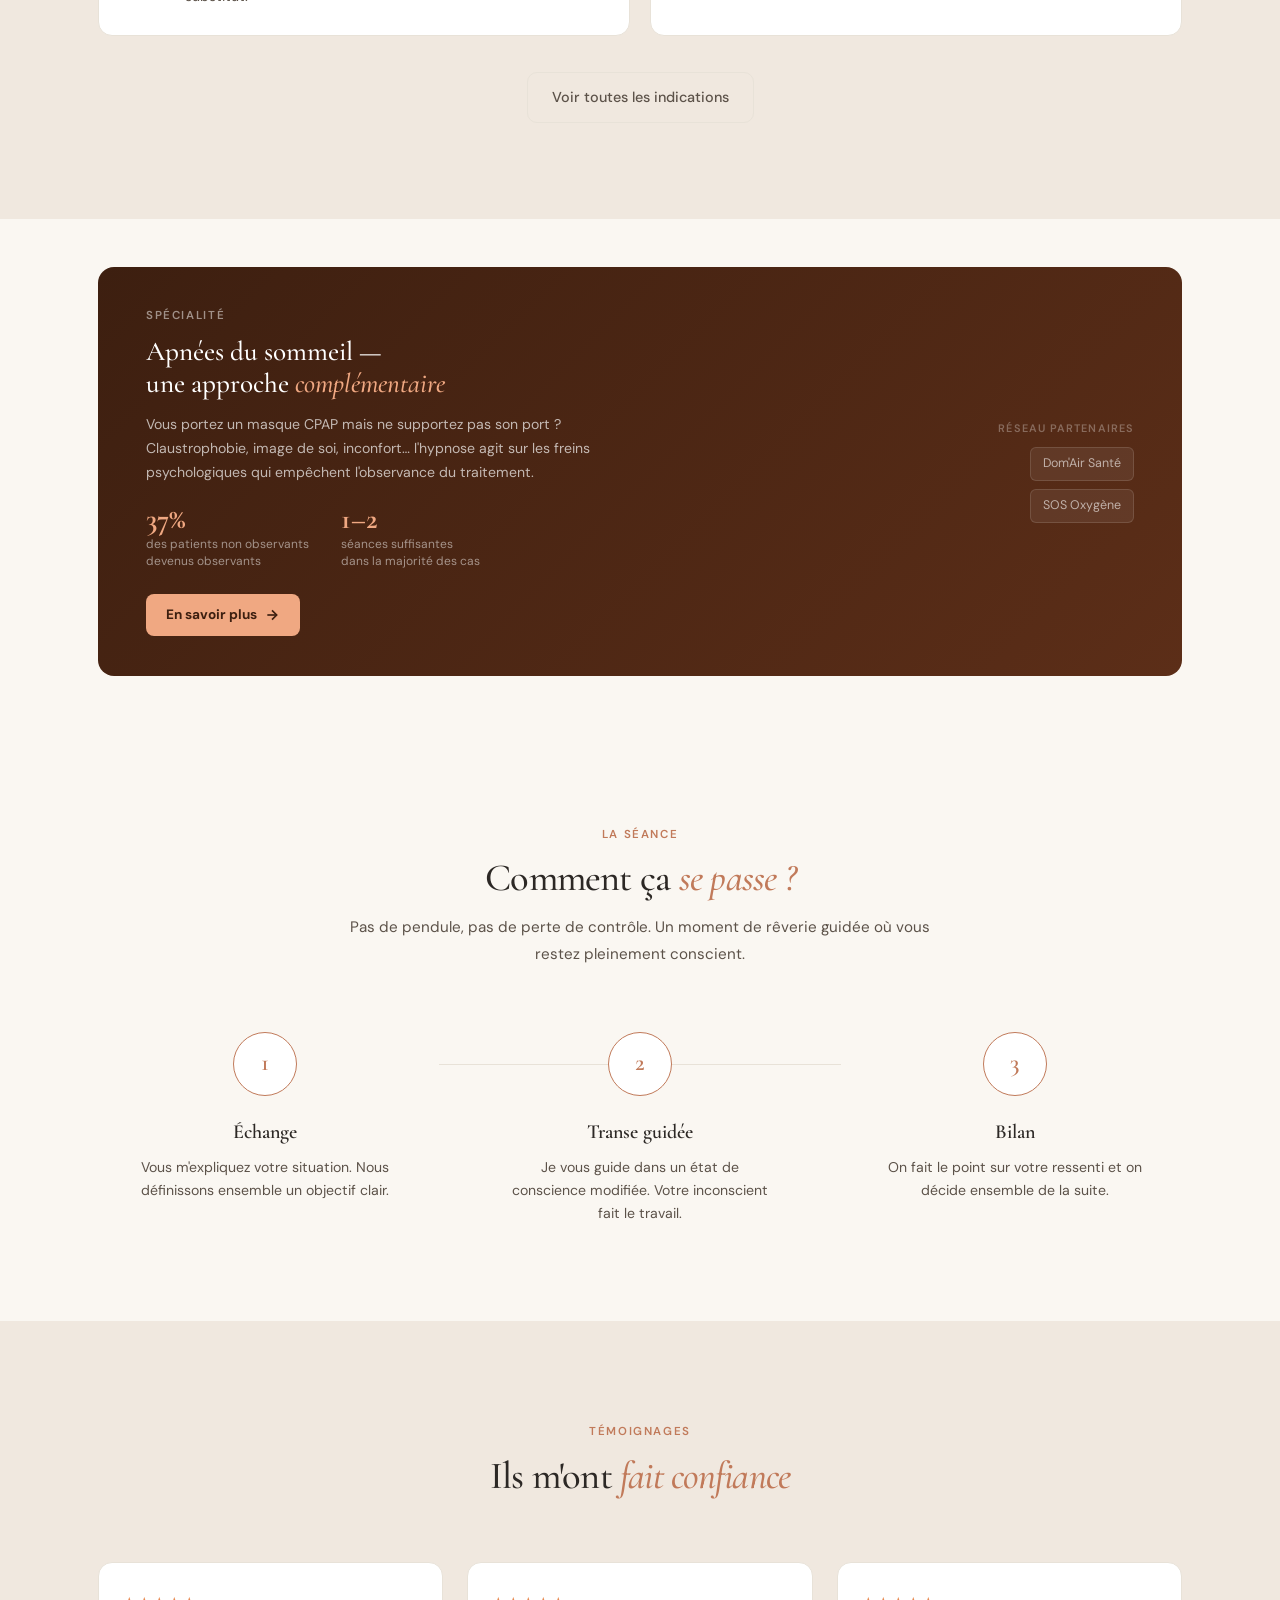
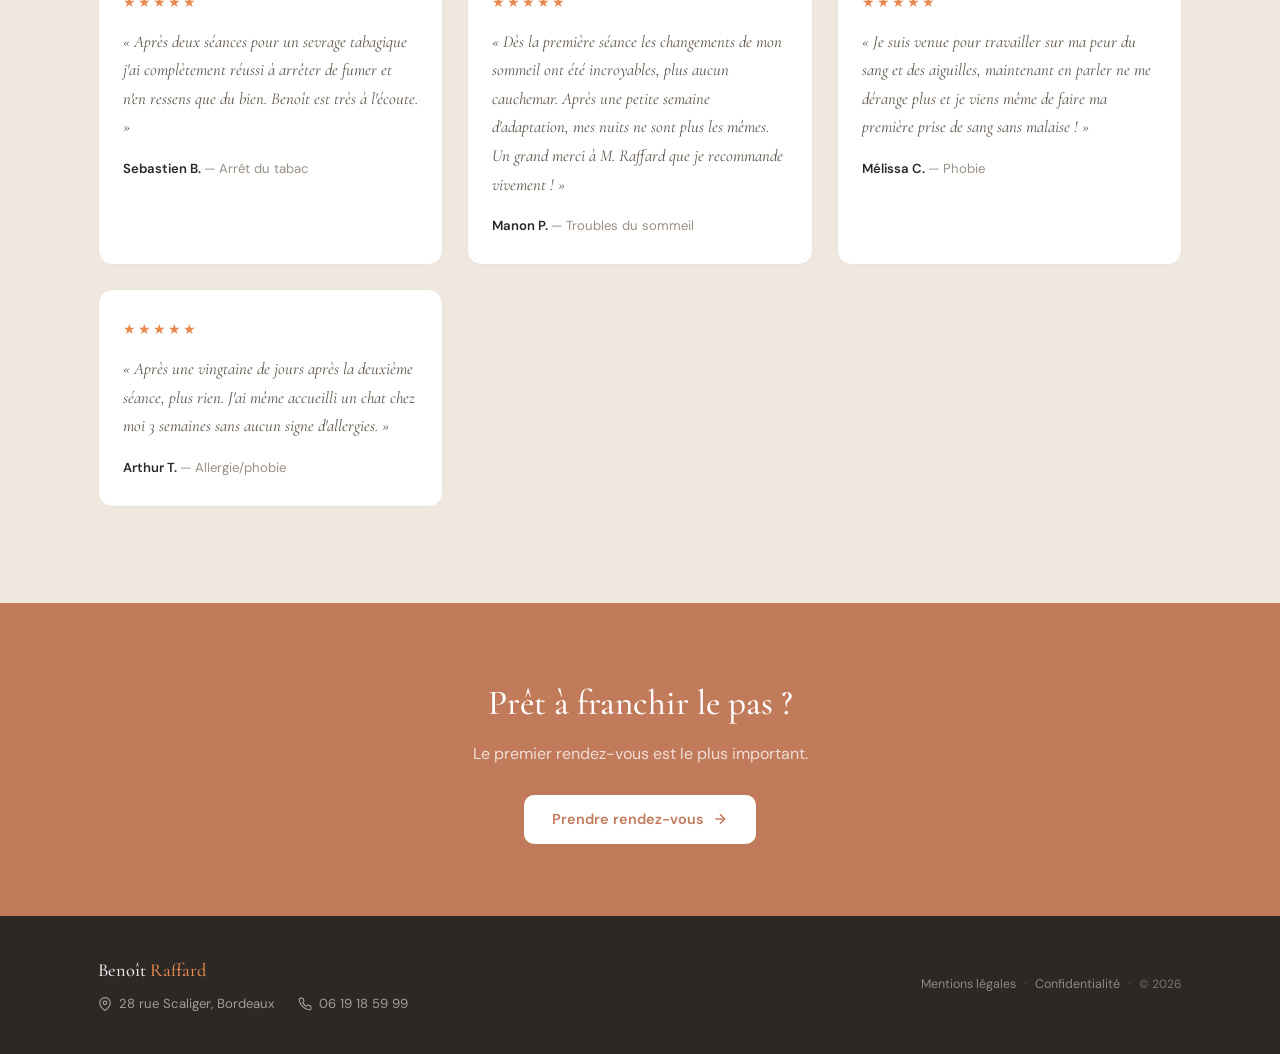
==== commit 7ee156f0: "ajout image et correction ecrite benoit" ====
--- a/index.html
+++ b/index.html
@@ -341,15 +341,16 @@
 
 <!-- BANDE PHOTOS CABINET -->
 <div class="cabinet-band">
+    <div class="cabinet-band-img">
+    <img src="images/facade-2.png" alt="28 rue Scaliger, Bordeaux — entrée du cabinet">
+  </div>
   <div class="cabinet-band-img">
     <img src="images/cabinet-1.png" alt="Cabinet hypnose Bordeaux — ambiance">
   </div>
   <div class="cabinet-band-img">
     <img src="images/cabinet-3.png" alt="Cabinet hypnose Bordeaux — fauteuils">
   </div>
-  <div class="cabinet-band-img">
-    <img src="images/facade-2.png" alt="28 rue Scaliger, Bordeaux — entrée du cabinet">
-  </div>
+
 </div>
 
 <!-- INDICATIONS -->
@@ -385,8 +386,8 @@
       <div class="indication-card">
         <div class="indication-icon">💫</div>
         <div>
-          <h3>Confiance & étapes de vie</h3>
-          <p>Phobies, deuil, perte de poids, préparation mentale — un accompagnement adapté.</p>
+          <h3>Traumatismes</h3>
+          <p>Un outil pour libérer ce que le temps n'a pas effacé.</p>
         </div>
       </div>
     </div>
--- a/style.css
+++ b/style.css
@@ -55,10 +55,9 @@
 #nav {
   position: fixed; top: 0; left: 0; right: 0;
   height: var(--nav-h);
-  background: transparent;
-  border-bottom: 1px solid transparent;
+  background: var(--color-bg);
+  border-bottom: 1px solid var(--color-border);
   z-index: 100;
-  transition: background var(--transition), border-color var(--transition), box-shadow var(--transition);
 }
 #nav.scrolled {
   background: var(--color-bg);
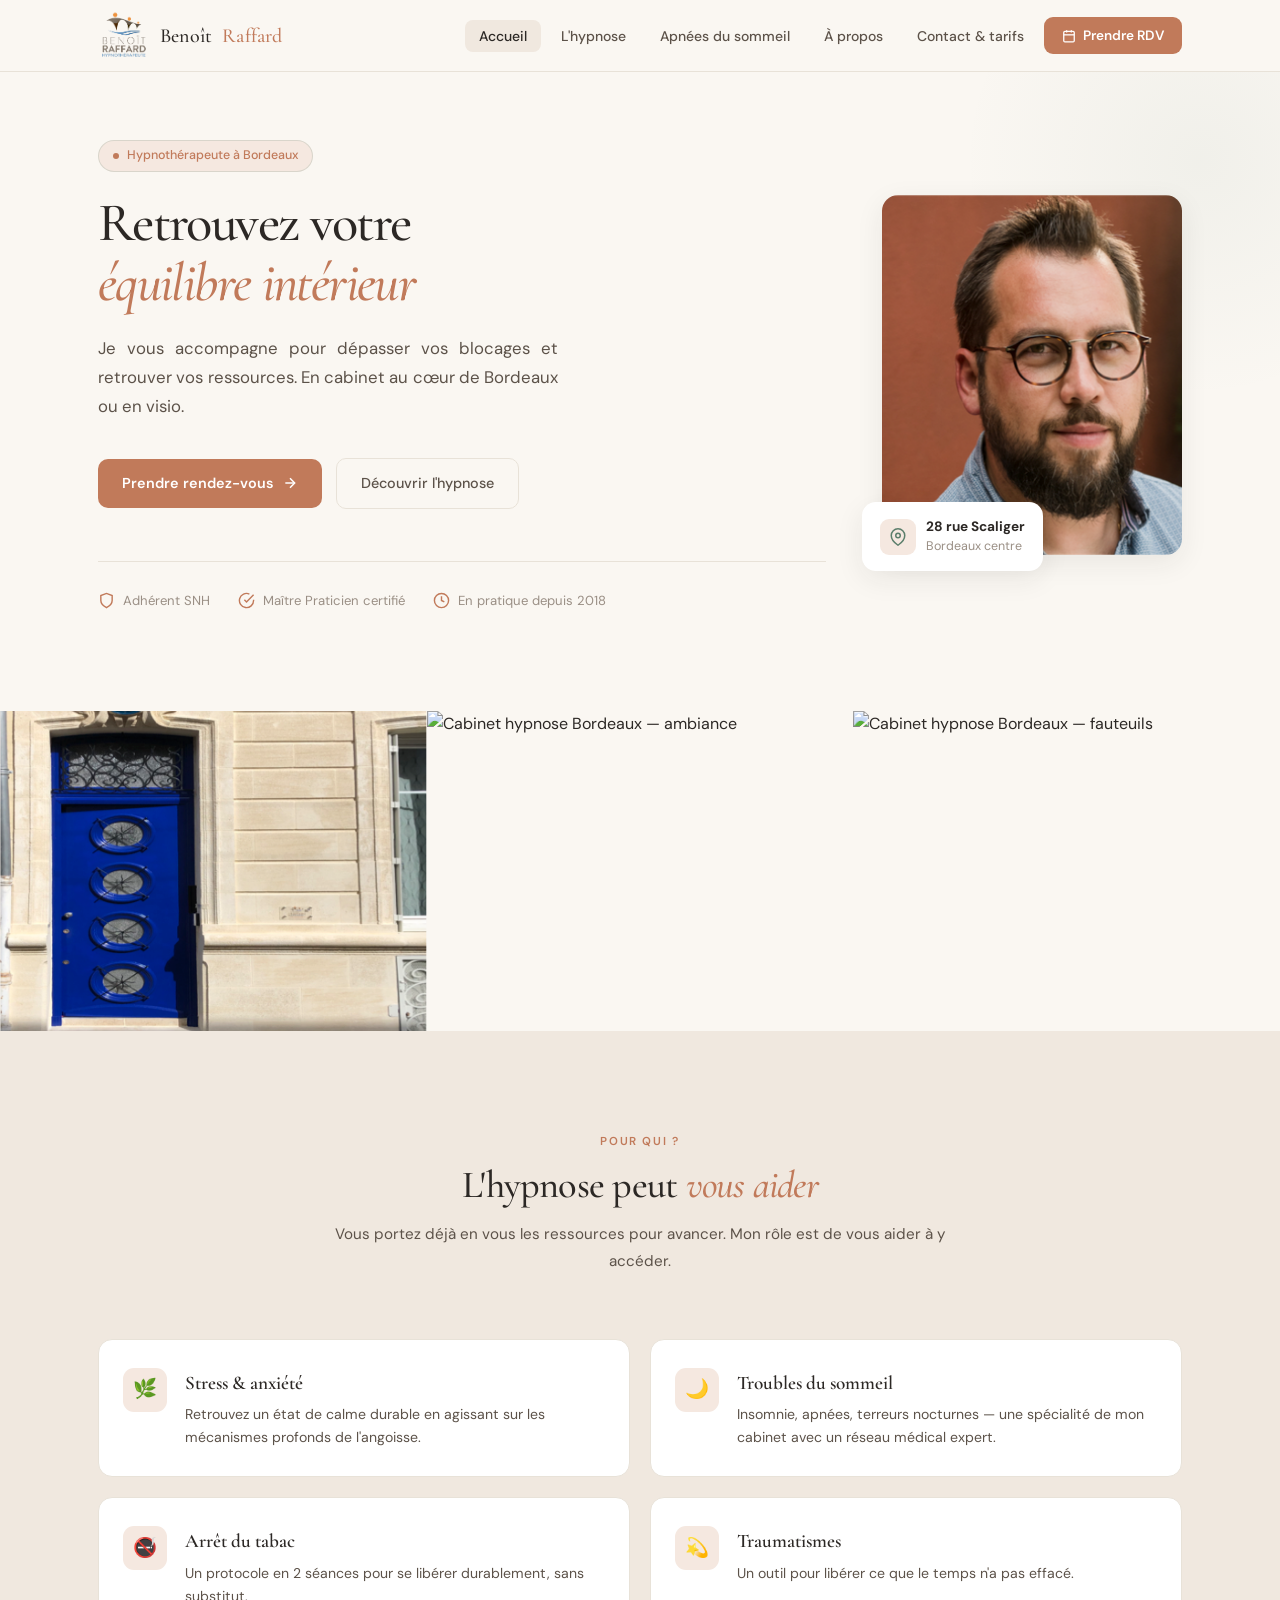
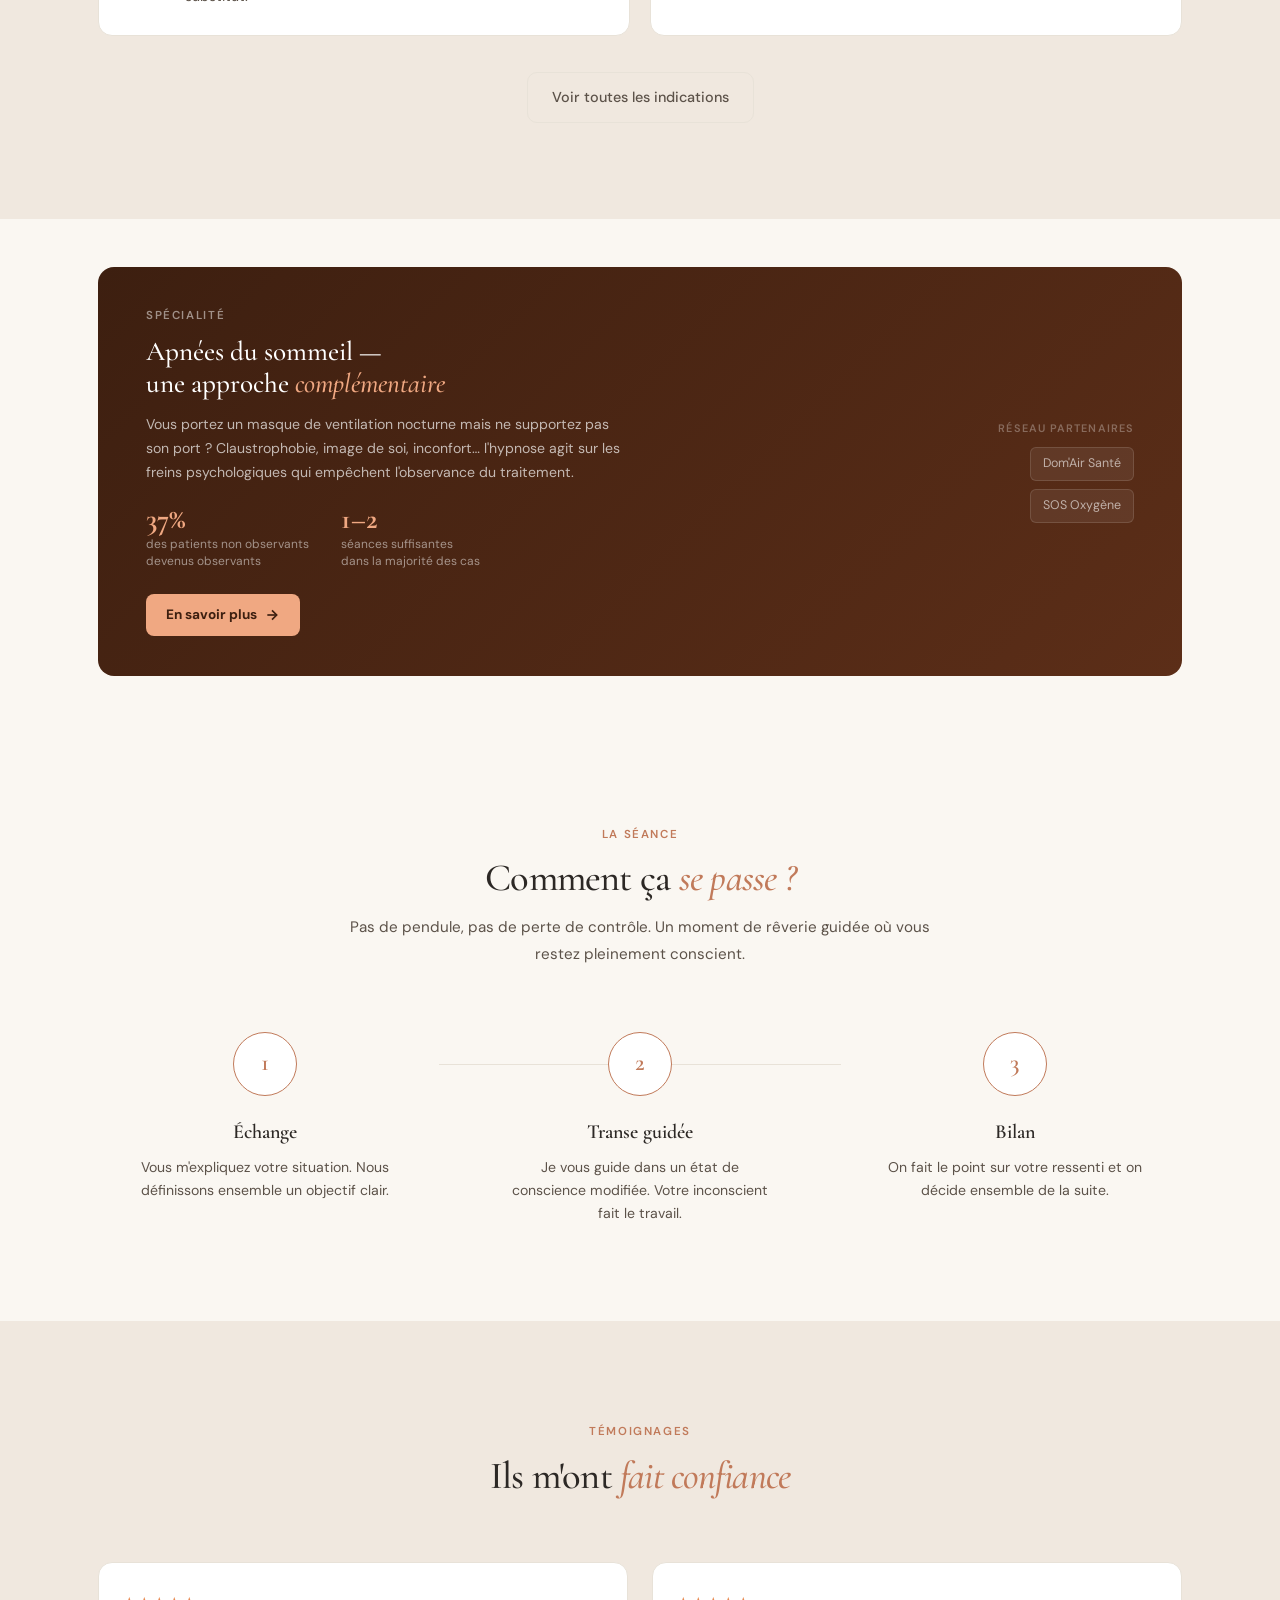
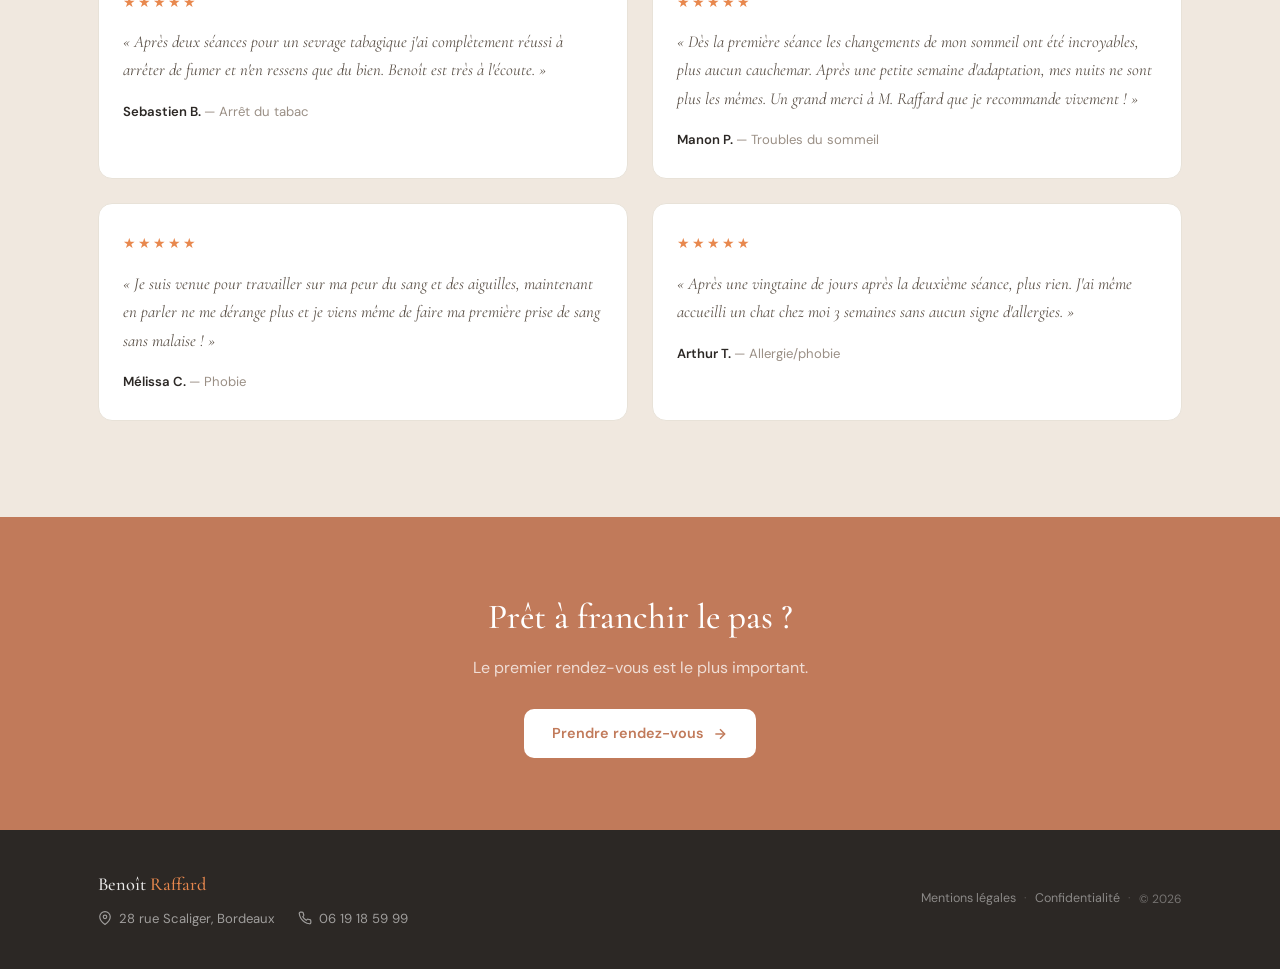
==== commit f706db78: "modif css et syntaxe" ====
--- a/index.html
+++ b/index.html
@@ -404,7 +404,7 @@
       <div>
         <div class="apnee-teaser-tag">Spécialité</div>
         <h2>Apnées du sommeil —<br>une approche <em>complémentaire</em></h2>
-        <p>Vous portez un masque CPAP mais ne supportez pas son port ? Claustrophobie, image de soi, inconfort… l'hypnose agit sur les freins psychologiques qui empêchent l'observance du traitement.</p>
+        <p>Vous portez un masque de ventilation nocturne mais ne supportez pas son port ? Claustrophobie, image de soi, inconfort… l'hypnose agit sur les freins psychologiques qui empêchent l'observance du traitement.</p>
         <div class="apnee-teaser-stats">
           <div>
             <div class="apnee-stat-num">37%</div>
--- a/style.css
+++ b/style.css
@@ -213,7 +213,7 @@
   max-width: 520px; margin: 0 auto; line-height: 1.75;
 }
 
-.testimonials-grid { display: grid; grid-template-columns: repeat(3, 1fr); gap: 24px; }
+.testimonials-grid { display: grid; grid-template-columns: repeat(2, 1fr); gap: 24px; }
 .testimonial-card {
   background: var(--color-white);
   border: 1px solid var(--color-border);
@@ -238,7 +238,7 @@
   font-size: 2.2rem; font-weight: 500;
   color: var(--color-white); margin-bottom: 10px;
 }
-.cta-inner p { font-size: 1rem; color: rgba(255,255,255,0.75); margin-bottom: 28px; line-height: 1.6; }
+.cta-inner p { font-size: 1rem; color: rgba(255,255,255,0.75); margin-bottom: 28px; line-height: 1.6; text-align: center; }
 
 .footer { background: var(--color-text); padding: 40px 0; }
 .footer-inner { display: flex; align-items: center; justify-content: space-between; flex-wrap: wrap; gap: 20px; }
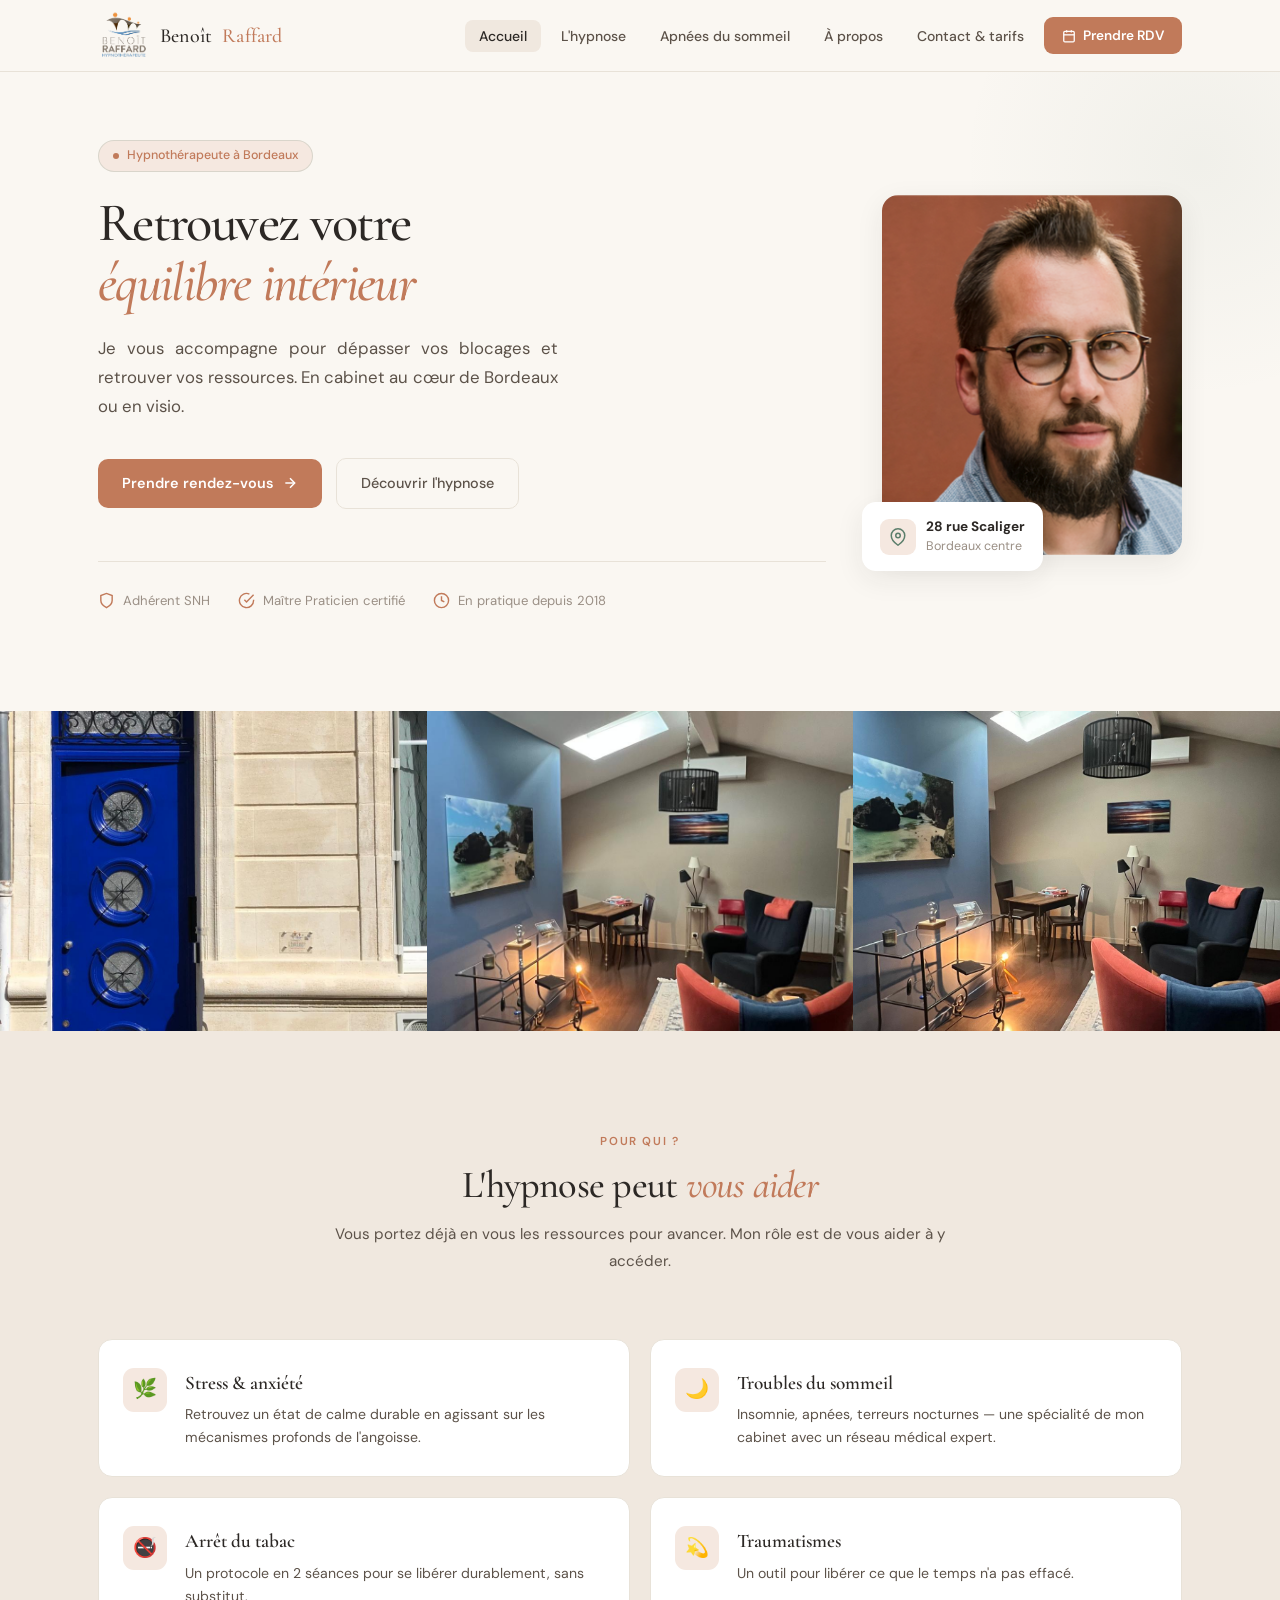
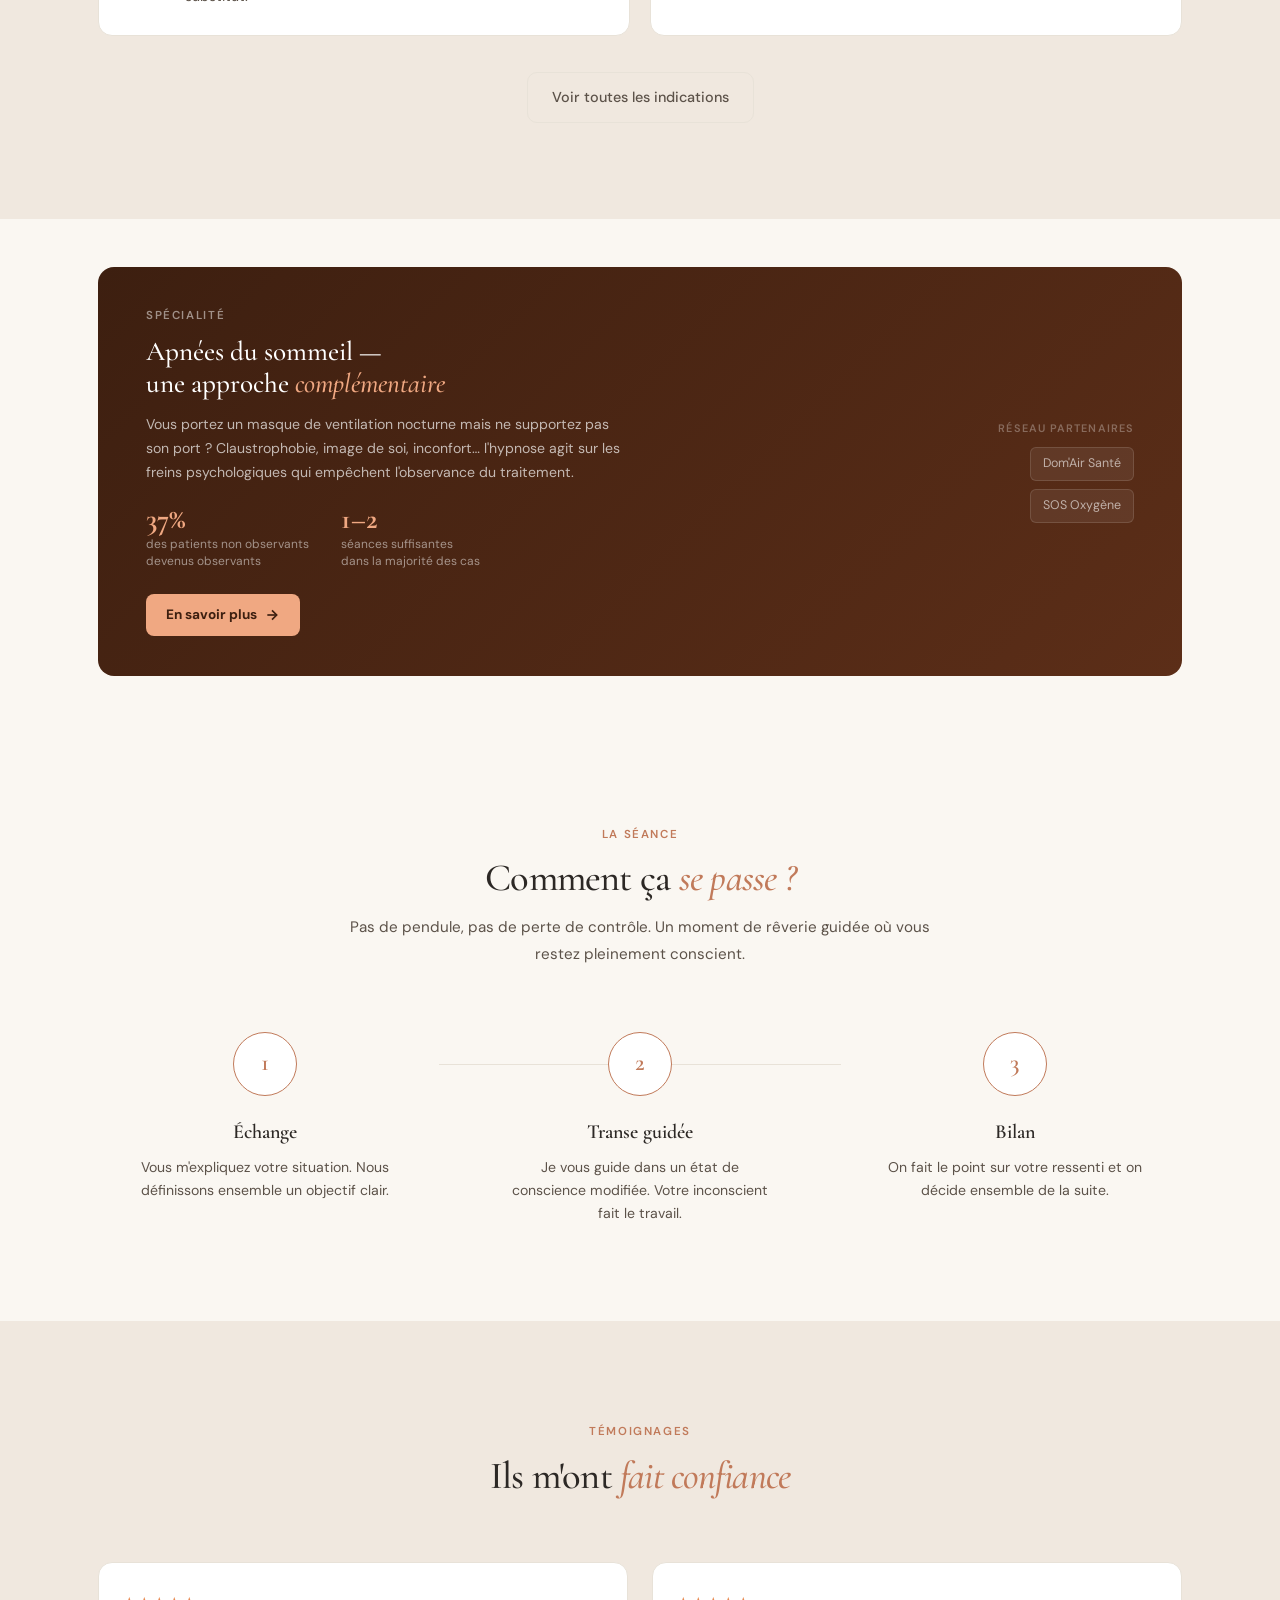
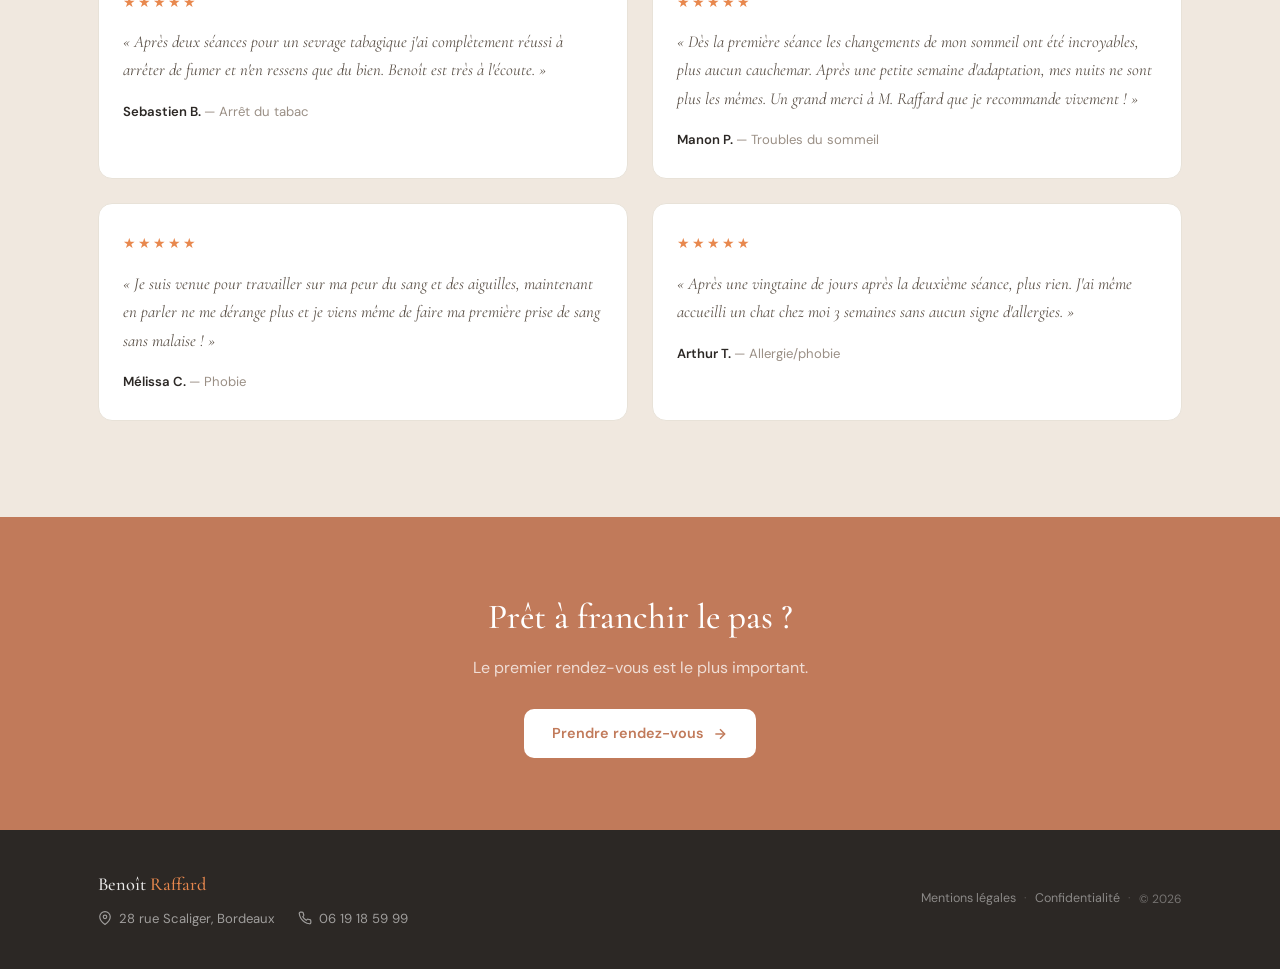
==== commit a0329f90: "réorganisation des fichiers pour une lecture plus clair" ====
--- a/index.html
+++ b/index.html
@@ -5,262 +5,8 @@
 <meta name="viewport" content="width=device-width, initial-scale=1.0">
 <meta name="description" content="Benoît Raffard, hypnothérapeute à Bordeaux. Hypnose ericksonienne pour stress, sommeil, tabac, confiance en soi. Cabinet rue Scaliger & visio.">
 <title>Benoît Raffard — Hypnothérapeute à Bordeaux | Hypnose Ericksonienne</title>
-<link rel="stylesheet" href="style.css">
-<style>
-/* ===== HOME ===== */
-.hero {
-  padding: 140px 0 100px;
-  position: relative;
-  overflow: hidden;
-}
-.hero::before {
-  content: '';
-  position: absolute;
-  top: -80px; right: -160px;
-  width: 480px; height: 480px;
-  background: radial-gradient(circle, rgba(91,126,107,0.06) 0%, transparent 70%);
-  border-radius: 50%;
-  pointer-events: none;
-}
-.hero-grid {
-  display: grid;
-  grid-template-columns: 1fr 300px;
-  gap: 56px;
-  align-items: center;
-  position: relative; z-index: 1;
-}
-.hero-badge {
-  display: inline-flex; align-items: center; gap: 8px;
-  padding: 5px 14px;
-  background: var(--color-accent-bg);
-  border: 1px solid rgba(91,126,107,0.18);
-  border-radius: 50px;
-  font-size: 0.78rem; font-weight: 500;
-  color: var(--color-accent);
-  margin-bottom: 22px;
-}
-.hero-badge::before {
-  content: ''; width: 6px; height: 6px;
-  background: var(--color-accent); border-radius: 50%;
-}
-.hero h1 {
-  font-family: var(--font-display);
-  font-size: 3.4rem; font-weight: 500;
-  line-height: 1.1; letter-spacing: -0.03em;
-  margin-bottom: 20px;
-}
-.hero h1 em { font-style: italic; color: var(--color-accent); }
-.hero-subtitle {
-  font-size: 1.05rem; color: var(--color-text-soft);
-  line-height: 1.75; max-width: 460px; margin-bottom: 36px;
-  text-align: justify;
-}
-.hero-actions { display: flex; gap: 14px; flex-wrap: wrap; align-items: center; }
-.hero-trust {
-  margin-top: 52px; padding-top: 28px;
-  border-top: 1px solid var(--color-border);
-  display: flex; gap: 28px; flex-wrap: wrap;
-}
-.hero-trust-item {
-  display: flex; align-items: center; gap: 8px;
-  font-size: 0.82rem; color: var(--color-text-muted);
-}
-.hero-trust-item svg { width: 17px; height: 17px; color: var(--color-accent); flex-shrink: 0; }
-
-/* Photo hero */
-.hero-photo { position: relative; }
-.hero-photo-frame {
-  width: 100%;
-  height: 360px;
-  border-radius: 16px; overflow: hidden;
-  box-shadow: var(--shadow-md);
-}
-.hero-photo-frame img {
-  width: 100%; height: 100%;
-  object-fit: cover; object-position: center top;
-}
-.hero-float-card {
-  position: absolute; bottom: -16px; left: -20px;
-  background: var(--color-white);
-  border-radius: 14px;
-  padding: 14px 18px;
-  box-shadow: var(--shadow-md);
-  display: flex; align-items: center; gap: 10px;
-  z-index: 2;
-}
-.hero-float-card-icon {
-  width: 36px; height: 36px;
-  background: var(--color-accent-bg);
-  border-radius: 9px;
-  display: flex; align-items: center; justify-content: center;
-}
-.hero-float-card-text { font-size: 0.78rem; color: var(--color-text-muted); }
-.hero-float-card-text strong { display: block; font-size: 0.85rem; color: var(--color-text); }
-
-/* Indications */
-.indications-grid {
-  display: grid;
-  grid-template-columns: repeat(2, 1fr);
-  gap: 20px;
-}
-.indication-card {
-  background: var(--color-white);
-  border: 1px solid var(--color-border);
-  border-radius: var(--radius);
-  padding: 28px 24px;
-  display: flex; gap: 18px; align-items: flex-start;
-  transition: all var(--transition);
-}
-.indication-card:hover {
-  border-color: var(--color-accent);
-  transform: translateY(-3px);
-  box-shadow: var(--shadow-md);
-}
-.indication-icon {
-  width: 44px; height: 44px;
-  background: var(--color-accent-bg);
-  border-radius: 11px;
-  display: flex; align-items: center; justify-content: center;
-  font-size: 1.2rem; flex-shrink: 0;
-}
-.indication-card h3 {
-  font-family: var(--font-display);
-  font-size: 1.2rem; font-weight: 600; margin-bottom: 5px;
-}
-.indication-card p { font-size: 0.88rem; color: var(--color-text-soft); line-height: 1.6; }
-.indications-more { text-align: center; margin-top: 36px; }
-
-/* Teaser apnée */
-.apnee-teaser {
-  background: linear-gradient(135deg, #3D1F10 0%, #5C2E18 100%);
-  color: #fff;
-  border-radius: 16px;
-  padding: 40px 48px;
-  display: grid;
-  grid-template-columns: 1fr 160px;
-  gap: 40px;
-  align-items: center;
-}
-.apnee-teaser-tag {
-  font-size: 0.72rem; font-weight: 600; text-transform: uppercase;
-  letter-spacing: 0.14em; color: rgba(255,255,255,0.5);
-  margin-bottom: 10px;
-}
-.apnee-teaser h2 {
-  font-family: var(--font-display);
-  font-size: 1.7rem; font-weight: 500; line-height: 1.2;
-  margin-bottom: 12px; color: #fff;
-}
-.apnee-teaser h2 em { font-style: italic; color: #F0A882; }
-.apnee-teaser p {
-  font-size: 0.88rem; color: rgba(255,255,255,0.68);
-  line-height: 1.7; max-width: 480px; margin-bottom: 20px;
-}
-.apnee-teaser-stats {
-  display: flex; gap: 32px; margin-bottom: 24px;
-}
-.apnee-stat-num {
-  font-family: var(--font-display);
-  font-size: 1.8rem; font-weight: 700; color: #F0A882; line-height: 1;
-}
-.apnee-stat-label {
-  font-size: 0.75rem; color: rgba(255,255,255,0.5); margin-top: 3px; line-height: 1.4;
-}
-.apnee-teaser-cta {
-  display: inline-flex; align-items: center; gap: 7px;
-  padding: 10px 20px;
-  background: #F0A882; color: #3D1F10;
-  border-radius: 8px; font-size: 0.85rem; font-weight: 700;
-  text-decoration: none; transition: background 0.2s;
-}
-.apnee-teaser-cta:hover { background: #e8956a; }
-.apnee-teaser-logo {
-  display: flex; flex-direction: column; gap: 8px; align-items: flex-end;
-}
-.apnee-partner-tag {
-  font-size: 0.68rem; font-weight: 600; text-transform: uppercase;
-  letter-spacing: 0.1em; color: rgba(255,255,255,0.3);
-  text-align: right; margin-bottom: 2px;
-}
-.apnee-partner-pill {
-  background: rgba(255,255,255,0.07);
-  border: 1px solid rgba(255,255,255,0.12);
-  border-radius: 6px; padding: 6px 12px;
-  font-size: 0.78rem; color: rgba(255,255,255,0.6);
-  white-space: nowrap;
-}
-@media (max-width: 1024px) {
-  .apnee-teaser { grid-template-columns: 1fr; padding: 32px 24px; }
-  .apnee-teaser-logo { align-items: flex-start; flex-direction: row; flex-wrap: wrap; gap: 8px; }
-  .apnee-partner-tag { display: none; }
-}
-
-/* Steps */
-.steps-grid {
-  display: grid; grid-template-columns: repeat(3, 1fr);
-  gap: 40px; position: relative;
-}
-.steps-grid::before {
-  content: ''; position: absolute; top: 32px;
-  left: calc(33.33% - 20px); right: calc(33.33% - 20px);
-  height: 1px; background: var(--color-border);
-}
-.step { text-align: center; position: relative; }
-.step-number {
-  width: 64px; height: 64px;
-  margin: 0 auto 20px;
-  border-radius: 50%;
-  background: var(--color-white);
-  border: 1.5px solid var(--color-accent);
-  display: flex; align-items: center; justify-content: center;
-  font-family: var(--font-display);
-  font-size: 1.5rem; font-weight: 600;
-  color: var(--color-accent);
-  position: relative; z-index: 1;
-}
-.step h3 { font-family: var(--font-display); font-size: 1.25rem; font-weight: 600; margin-bottom: 8px; }
-.step p { font-size: 0.88rem; color: var(--color-text-soft); max-width: 260px; margin: 0 auto; line-height: 1.65; }
-
-/* Cabinet photo band */
-.cabinet-band {
-  display: grid;
-  grid-template-columns: repeat(3, 1fr);
-  gap: 0; height: 320px; overflow: hidden;
-}
-.cabinet-band-img { overflow: hidden; }
-.cabinet-band-img img {
-  width: 100%; height: 100%;
-  object-fit: cover;
-  transition: transform 0.6s ease;
-}
-.cabinet-band-img:hover img { transform: scale(1.04); }
-
-/* Animations hero */
-.hero-content > * { animation: fadeUp 0.65s ease-out both; }
-.hero-badge    { animation-delay: 0s; }
-.hero h1       { animation-delay: 0.08s; }
-.hero-subtitle { animation-delay: 0.16s; }
-.hero-actions  { animation-delay: 0.24s; }
-.hero-trust    { animation-delay: 0.32s; }
-.hero-photo    { animation: fadeUp 0.75s ease-out 0.12s both; }
-
-/* Responsive */
-@media (max-width: 1024px) {
-  .hero-grid { grid-template-columns: 1fr; gap: 48px; }
-  .hero-photo { max-width: 340px; margin: 0 auto; }
-  .hero h1 { font-size: 2.6rem; }
-}
-@media (max-width: 768px) {
-  .hero { padding: 110px 0 72px; }
-  .hero h1 { font-size: 2.2rem; }
-  .hero-trust { flex-direction: column; gap: 10px; }
-  .indications-grid { grid-template-columns: 1fr; }
-  .steps-grid { grid-template-columns: 1fr; gap: 32px; }
-  .steps-grid::before { display: none; }
-  .cabinet-band { grid-template-columns: 1fr; height: 260px; }
-  .cabinet-band-img:not(:first-child) { display: none; }
-}
-</style>
+<link rel="stylesheet" href="css/style.css">
+<link rel="stylesheet" href="css/home.css">
 </head>
 <body>
 
@@ -535,6 +281,6 @@
   </a>
 </div>
 
-<script src="main.js"></script>
+<script src="js/main.js"></script>
 </body>
 </html>
--- a/css/style.css
+++ b/css/style.css
@@ -0,0 +1,297 @@
+/* ============================================================
+   BENOÎT RAFFARD — HYPNOTHÉRAPEUTE BORDEAUX
+   Palette : Vert Sauge + Beige Chaud
+   ============================================================ */
+
+@import url('https://fonts.googleapis.com/css2?family=Cormorant+Garamond:ital,wght@0,400;0,500;0,600;1,400;1,500&family=DM+Sans:opsz,wght@9..40,400;9..40,500;9..40,600&display=swap');
+
+:root {
+  --color-accent:       #C17A5A;
+  --color-accent-dark:  #A8623F;
+  --color-accent-bg:    #F5E8E0;
+  --color-gold:         #E8884E;
+  --color-bg:           #FAF7F2;
+  --color-bg-warm:      #F0E8DF;
+  --color-white:        #ffffff;
+  --color-text:         #2C2825;
+  --color-text-soft:    #5C5249;
+  --color-text-muted:   #9A8F85;
+  --color-border:       #E8E2D8;
+  --font-display:       'Cormorant Garamond', Georgia, serif;
+  --font-body:          'DM Sans', sans-serif;
+  --radius:             14px;
+  --shadow-sm:          0 2px 10px rgba(44,40,37,0.06);
+  --shadow-md:          0 8px 28px rgba(44,40,37,0.08);
+  --shadow-lg:          0 20px 60px rgba(44,40,37,0.10);
+  --nav-h:              72px;
+  --container:          1140px;
+  --transition:         0.25s ease;
+}
+
+*, *::before, *::after { box-sizing: border-box; margin: 0; padding: 0; }
+html { scroll-behavior: smooth; }
+body {
+  font-family: var(--font-body);
+  font-size: 16px;
+  line-height: 1.6;
+  color: var(--color-text);
+  background: var(--color-bg);
+  -webkit-font-smoothing: antialiased;
+}
+img { display: block; max-width: 100%; }
+a { color: inherit; text-decoration: none; }
+
+@keyframes fadeUp {
+  from { opacity: 0; transform: translateY(22px); }
+  to   { opacity: 1; transform: translateY(0); }
+}
+
+.container {
+  max-width: var(--container);
+  margin: 0 auto;
+  padding: 0 28px;
+}
+
+#nav {
+  position: fixed; top: 0; left: 0; right: 0;
+  height: var(--nav-h);
+  background: var(--color-bg);
+  border-bottom: 1px solid var(--color-border);
+  z-index: 100;
+}
+#nav.scrolled {
+  background: var(--color-bg);
+  border-color: var(--color-border);
+  box-shadow: var(--shadow-sm);
+}
+.nav-inner {
+  max-width: var(--container);
+  margin: 0 auto;
+  padding: 0 28px;
+  height: 100%;
+  display: flex;
+  align-items: center;
+  justify-content: space-between;
+}
+.nav-logo {
+  display: flex; align-items: center; gap: 10px;
+  font-family: var(--font-display);
+  font-size: 1.25rem; font-weight: 500;
+  color: var(--color-text);
+  letter-spacing: 0.01em;
+  transition: color var(--transition);
+}
+.nav-logo img { height: 52px; width: auto; }
+.nav-logo span { color: var(--color-accent); transition: color var(--transition); }
+#nav.scrolled .nav-logo { color: var(--color-text); }
+#nav.scrolled .nav-logo span { color: var(--color-accent); }
+
+.nav-links {
+  list-style: none; display: flex; align-items: center; gap: 6px;
+}
+.nav-links a {
+  font-size: 0.875rem; font-weight: 500;
+  color: var(--color-text-soft);
+  padding: 7px 14px; border-radius: 8px;
+  transition: color var(--transition), background var(--transition);
+}
+.nav-links a:hover, .nav-links a.active {
+  color: var(--color-text); background: var(--color-bg-warm);
+}
+#nav.scrolled .nav-links a { color: var(--color-text-soft); }
+#nav.scrolled .nav-links a:hover,
+#nav.scrolled .nav-links a.active {
+  color: var(--color-text);
+  background: var(--color-bg-warm);
+}
+.nav-cta {
+  display: inline-flex !important; align-items: center; gap: 7px;
+  padding: 8px 18px !important;
+  background: var(--color-accent) !important;
+  color: var(--color-white) !important;
+  border-radius: 9px !important;
+  font-weight: 600 !important; font-size: 0.85rem !important;
+  transition: background var(--transition) !important;
+}
+.nav-cta:hover { background: var(--color-accent-dark) !important; }
+.nav-mobile-toggle {
+  display: none; flex-direction: column; gap: 5px;
+  background: none; border: none; cursor: pointer; padding: 4px;
+}
+.nav-mobile-toggle span {
+  display: block; width: 22px; height: 2px;
+  background: var(--color-text); border-radius: 2px;
+  transition: var(--transition);
+}
+#nav.scrolled .nav-mobile-toggle span { background: var(--color-text); }
+
+.nav-mobile-menu {
+  display: none;
+  position: fixed; top: var(--nav-h); left: 0; right: 0;
+  background: rgba(44,40,37,0.97);
+  border-bottom: 1px solid rgba(255,255,255,0.08);
+  padding: 16px 28px 24px;
+  flex-direction: column; gap: 4px;
+  z-index: 99; box-shadow: var(--shadow-md);
+}
+.nav-mobile-menu.open { display: flex; }
+.nav-mobile-menu a {
+  font-size: 1rem; font-weight: 500;
+  color: rgba(255,255,255,0.7);
+  padding: 10px 0;
+  border-bottom: 1px solid rgba(255,255,255,0.08);
+}
+.nav-mobile-menu a:last-child { border-bottom: none; }
+.nav-mobile-cta {
+  margin-top: 8px; display: block; text-align: center;
+  padding: 12px !important;
+  background: var(--color-accent);
+  color: var(--color-white) !important;
+  border-radius: 10px; font-weight: 600 !important;
+}
+
+.btn-primary {
+  display: inline-flex; align-items: center; gap: 8px;
+  padding: 13px 24px;
+  background: var(--color-accent); color: var(--color-white);
+  border-radius: 10px; font-size: 0.9rem; font-weight: 600;
+  transition: background var(--transition), transform var(--transition);
+}
+.btn-primary:hover { background: var(--color-accent-dark); transform: translateY(-1px); }
+
+.btn-ghost {
+  display: inline-flex; align-items: center; gap: 8px;
+  padding: 13px 24px;
+  background: transparent; color: var(--color-text-soft);
+  border: 1.5px solid var(--color-border);
+  border-radius: 10px; font-size: 0.9rem; font-weight: 500;
+  transition: border-color var(--transition), color var(--transition);
+}
+.btn-ghost:hover { border-color: var(--color-accent); color: var(--color-accent); }
+
+.btn-white {
+  display: inline-flex; align-items: center; gap: 8px;
+  padding: 13px 28px;
+  background: var(--color-white); color: var(--color-accent);
+  border-radius: 10px; font-size: 0.9rem; font-weight: 600;
+  transition: background var(--transition), transform var(--transition);
+}
+.btn-white:hover { background: var(--color-accent-bg); transform: translateY(-1px); }
+
+.section { padding: 96px 0; }
+.section-warm { background: var(--color-bg-warm); }
+
+.section-header { text-align: center; max-width: 620px; margin: 0 auto 64px; }
+.section-tag {
+  display: inline-block;
+  font-size: 0.72rem; font-weight: 600; text-transform: uppercase;
+  letter-spacing: 0.14em; color: var(--color-accent); margin-bottom: 12px;
+}
+.section-title {
+  font-family: var(--font-display);
+  font-size: 2.4rem; font-weight: 500; line-height: 1.15;
+  letter-spacing: -0.02em; margin-bottom: 14px;
+}
+.section-title em { font-style: italic; color: var(--color-accent); }
+.section-desc { font-size: 0.95rem; color: var(--color-text-soft); line-height: 1.75; }
+
+.page-hero {
+  padding: 140px 0 72px;
+  background: var(--color-bg-warm);
+  border-bottom: 1px solid var(--color-border);
+  text-align: center;
+}
+.page-hero h1 {
+  font-family: var(--font-display);
+  font-size: 3rem; font-weight: 500;
+  line-height: 1.1; letter-spacing: -0.03em;
+  margin: 12px 0 16px;
+}
+.page-hero h1 em { font-style: italic; color: var(--color-accent); }
+.page-hero p {
+  font-size: 1.05rem; color: var(--color-text-soft);
+  max-width: 520px; margin: 0 auto; line-height: 1.75;
+}
+
+.testimonials-grid { display: grid; grid-template-columns: repeat(2, 1fr); gap: 24px; }
+.testimonial-card {
+  background: var(--color-white);
+  border: 1px solid var(--color-border);
+  border-radius: var(--radius); padding: 28px 24px;
+}
+.testimonial-stars {
+  color: var(--color-gold); font-size: 0.9rem;
+  margin-bottom: 14px; letter-spacing: 2px;
+}
+.testimonial-text {
+  font-family: var(--font-display);
+  font-size: 1.05rem; font-style: italic;
+  color: var(--color-text-soft); line-height: 1.7; margin-bottom: 16px;
+}
+.testimonial-author { font-size: 0.82rem; font-weight: 600; color: var(--color-text); }
+.testimonial-author span { font-weight: 400; color: var(--color-text-muted); }
+
+.cta-band { background: var(--color-accent); padding: 72px 0; }
+.cta-inner { text-align: center; max-width: 540px; margin: 0 auto; }
+.cta-inner h2 {
+  font-family: var(--font-display);
+  font-size: 2.2rem; font-weight: 500;
+  color: var(--color-white); margin-bottom: 10px;
+}
+.cta-inner p { font-size: 1rem; color: rgba(255,255,255,0.75); margin-bottom: 28px; line-height: 1.6; text-align: center; }
+
+.footer { background: var(--color-text); padding: 40px 0; }
+.footer-inner { display: flex; align-items: center; justify-content: space-between; flex-wrap: wrap; gap: 20px; }
+.footer-brand { font-family: var(--font-display); font-size: 1.15rem; font-weight: 500; color: rgba(255,255,255,0.9); }
+.footer-brand span { color: var(--color-gold); }
+.footer-contact { display: flex; gap: 24px; margin-top: 8px; }
+.footer-contact a {
+  display: flex; align-items: center; gap: 7px;
+  font-size: 0.82rem; color: rgba(255,255,255,0.55);
+  transition: color var(--transition);
+}
+.footer-contact a:hover { color: rgba(255,255,255,0.9); }
+.footer-contact svg { width: 14px; height: 14px; flex-shrink: 0; }
+.footer-right { display: flex; align-items: center; gap: 8px; font-size: 0.78rem; }
+.footer-right a { color: rgba(255,255,255,0.45); transition: color var(--transition); }
+.footer-right a:hover { color: rgba(255,255,255,0.8); }
+.footer-sep { color: rgba(255,255,255,0.2); }
+
+.mobile-cta {
+  display: none;
+  position: fixed; bottom: 0; left: 0; right: 0;
+  padding: 12px 20px;
+  background: var(--color-white);
+  border-top: 1px solid var(--color-border); z-index: 98;
+}
+.mobile-cta a {
+  display: flex; align-items: center; justify-content: center; gap: 8px;
+  padding: 14px; background: var(--color-accent);
+  color: var(--color-white); border-radius: 10px;
+  font-weight: 600; font-size: 0.9rem;
+}
+
+.faq-list { max-width: 680px; margin: 0 auto; display: flex; flex-direction: column; }
+.faq-item { border-bottom: 1px solid var(--color-border); }
+.faq-question {
+  width: 100%; display: flex; align-items: center; justify-content: space-between;
+  padding: 22px 0; background: none; border: none; cursor: pointer;
+  font-family: var(--font-body); font-size: 0.95rem; font-weight: 600;
+  color: var(--color-text); text-align: left; gap: 16px;
+}
+.faq-chevron { width: 18px; height: 18px; color: var(--color-accent); flex-shrink: 0; transition: transform var(--transition); }
+.faq-item.open .faq-chevron { transform: rotate(180deg); }
+.faq-answer { max-height: 0; overflow: hidden; transition: max-height 0.35s ease; }
+.faq-answer-inner { padding-bottom: 22px; font-size: 0.9rem; color: var(--color-text-soft); line-height: 1.75; }
+
+@media (max-width: 768px) {
+  .nav-links { display: none; }
+  .nav-mobile-toggle { display: flex; }
+  .mobile-cta { display: block; }
+  .testimonials-grid { grid-template-columns: 1fr; gap: 16px; }
+  .section { padding: 64px 0; }
+  .section-title { font-size: 1.9rem; }
+  .page-hero h1 { font-size: 2.2rem; }
+  .container { padding: 0 20px; }
+  body { padding-bottom: 80px; }
+}
--- a/css/home.css
+++ b/css/home.css
@@ -0,0 +1,253 @@
+/* ===== HOME ===== */
+.hero {
+  padding: 140px 0 100px;
+  position: relative;
+  overflow: hidden;
+}
+.hero::before {
+  content: '';
+  position: absolute;
+  top: -80px; right: -160px;
+  width: 480px; height: 480px;
+  background: radial-gradient(circle, rgba(91,126,107,0.06) 0%, transparent 70%);
+  border-radius: 50%;
+  pointer-events: none;
+}
+.hero-grid {
+  display: grid;
+  grid-template-columns: 1fr 300px;
+  gap: 56px;
+  align-items: center;
+  position: relative; z-index: 1;
+}
+.hero-badge {
+  display: inline-flex; align-items: center; gap: 8px;
+  padding: 5px 14px;
+  background: var(--color-accent-bg);
+  border: 1px solid rgba(91,126,107,0.18);
+  border-radius: 50px;
+  font-size: 0.78rem; font-weight: 500;
+  color: var(--color-accent);
+  margin-bottom: 22px;
+}
+.hero-badge::before {
+  content: ''; width: 6px; height: 6px;
+  background: var(--color-accent); border-radius: 50%;
+}
+.hero h1 {
+  font-family: var(--font-display);
+  font-size: 3.4rem; font-weight: 500;
+  line-height: 1.1; letter-spacing: -0.03em;
+  margin-bottom: 20px;
+}
+.hero h1 em { font-style: italic; color: var(--color-accent); }
+.hero-subtitle {
+  font-size: 1.05rem; color: var(--color-text-soft);
+  line-height: 1.75; max-width: 460px; margin-bottom: 36px;
+  text-align: justify;
+}
+.hero-actions { display: flex; gap: 14px; flex-wrap: wrap; align-items: center; }
+.hero-trust {
+  margin-top: 52px; padding-top: 28px;
+  border-top: 1px solid var(--color-border);
+  display: flex; gap: 28px; flex-wrap: wrap;
+}
+.hero-trust-item {
+  display: flex; align-items: center; gap: 8px;
+  font-size: 0.82rem; color: var(--color-text-muted);
+}
+.hero-trust-item svg { width: 17px; height: 17px; color: var(--color-accent); flex-shrink: 0; }
+
+/* Photo hero */
+.hero-photo { position: relative; }
+.hero-photo-frame {
+  width: 100%;
+  height: 360px;
+  border-radius: 16px; overflow: hidden;
+  box-shadow: var(--shadow-md);
+}
+.hero-photo-frame img {
+  width: 100%; height: 100%;
+  object-fit: cover; object-position: center top;
+}
+.hero-float-card {
+  position: absolute; bottom: -16px; left: -20px;
+  background: var(--color-white);
+  border-radius: 14px;
+  padding: 14px 18px;
+  box-shadow: var(--shadow-md);
+  display: flex; align-items: center; gap: 10px;
+  z-index: 2;
+}
+.hero-float-card-icon {
+  width: 36px; height: 36px;
+  background: var(--color-accent-bg);
+  border-radius: 9px;
+  display: flex; align-items: center; justify-content: center;
+}
+.hero-float-card-text { font-size: 0.78rem; color: var(--color-text-muted); }
+.hero-float-card-text strong { display: block; font-size: 0.85rem; color: var(--color-text); }
+
+/* Indications */
+.indications-grid {
+  display: grid;
+  grid-template-columns: repeat(2, 1fr);
+  gap: 20px;
+}
+.indication-card {
+  background: var(--color-white);
+  border: 1px solid var(--color-border);
+  border-radius: var(--radius);
+  padding: 28px 24px;
+  display: flex; gap: 18px; align-items: flex-start;
+  transition: all var(--transition);
+}
+.indication-card:hover {
+  border-color: var(--color-accent);
+  transform: translateY(-3px);
+  box-shadow: var(--shadow-md);
+}
+.indication-icon {
+  width: 44px; height: 44px;
+  background: var(--color-accent-bg);
+  border-radius: 11px;
+  display: flex; align-items: center; justify-content: center;
+  font-size: 1.2rem; flex-shrink: 0;
+}
+.indication-card h3 {
+  font-family: var(--font-display);
+  font-size: 1.2rem; font-weight: 600; margin-bottom: 5px;
+}
+.indication-card p { font-size: 0.88rem; color: var(--color-text-soft); line-height: 1.6; }
+.indications-more { text-align: center; margin-top: 36px; }
+
+/* Teaser apnée */
+.apnee-teaser {
+  background: linear-gradient(135deg, #3D1F10 0%, #5C2E18 100%);
+  color: #fff;
+  border-radius: 16px;
+  padding: 40px 48px;
+  display: grid;
+  grid-template-columns: 1fr 160px;
+  gap: 40px;
+  align-items: center;
+}
+.apnee-teaser-tag {
+  font-size: 0.72rem; font-weight: 600; text-transform: uppercase;
+  letter-spacing: 0.14em; color: rgba(255,255,255,0.5);
+  margin-bottom: 10px;
+}
+.apnee-teaser h2 {
+  font-family: var(--font-display);
+  font-size: 1.7rem; font-weight: 500; line-height: 1.2;
+  margin-bottom: 12px; color: #fff;
+}
+.apnee-teaser h2 em { font-style: italic; color: #F0A882; }
+.apnee-teaser p {
+  font-size: 0.88rem; color: rgba(255,255,255,0.68);
+  line-height: 1.7; max-width: 480px; margin-bottom: 20px;
+}
+.apnee-teaser-stats {
+  display: flex; gap: 32px; margin-bottom: 24px;
+}
+.apnee-stat-num {
+  font-family: var(--font-display);
+  font-size: 1.8rem; font-weight: 700; color: #F0A882; line-height: 1;
+}
+.apnee-stat-label {
+  font-size: 0.75rem; color: rgba(255,255,255,0.5); margin-top: 3px; line-height: 1.4;
+}
+.apnee-teaser-cta {
+  display: inline-flex; align-items: center; gap: 7px;
+  padding: 10px 20px;
+  background: #F0A882; color: #3D1F10;
+  border-radius: 8px; font-size: 0.85rem; font-weight: 700;
+  text-decoration: none; transition: background 0.2s;
+}
+.apnee-teaser-cta:hover { background: #e8956a; }
+.apnee-teaser-logo {
+  display: flex; flex-direction: column; gap: 8px; align-items: flex-end;
+}
+.apnee-partner-tag {
+  font-size: 0.68rem; font-weight: 600; text-transform: uppercase;
+  letter-spacing: 0.1em; color: rgba(255,255,255,0.3);
+  text-align: right; margin-bottom: 2px;
+}
+.apnee-partner-pill {
+  background: rgba(255,255,255,0.07);
+  border: 1px solid rgba(255,255,255,0.12);
+  border-radius: 6px; padding: 6px 12px;
+  font-size: 0.78rem; color: rgba(255,255,255,0.6);
+  white-space: nowrap;
+}
+@media (max-width: 1024px) {
+  .apnee-teaser { grid-template-columns: 1fr; padding: 32px 24px; }
+  .apnee-teaser-logo { align-items: flex-start; flex-direction: row; flex-wrap: wrap; gap: 8px; }
+  .apnee-partner-tag { display: none; }
+}
+
+/* Steps */
+.steps-grid {
+  display: grid; grid-template-columns: repeat(3, 1fr);
+  gap: 40px; position: relative;
+}
+.steps-grid::before {
+  content: ''; position: absolute; top: 32px;
+  left: calc(33.33% - 20px); right: calc(33.33% - 20px);
+  height: 1px; background: var(--color-border);
+}
+.step { text-align: center; position: relative; }
+.step-number {
+  width: 64px; height: 64px;
+  margin: 0 auto 20px;
+  border-radius: 50%;
+  background: var(--color-white);
+  border: 1.5px solid var(--color-accent);
+  display: flex; align-items: center; justify-content: center;
+  font-family: var(--font-display);
+  font-size: 1.5rem; font-weight: 600;
+  color: var(--color-accent);
+  position: relative; z-index: 1;
+}
+.step h3 { font-family: var(--font-display); font-size: 1.25rem; font-weight: 600; margin-bottom: 8px; }
+.step p { font-size: 0.88rem; color: var(--color-text-soft); max-width: 260px; margin: 0 auto; line-height: 1.65; }
+
+/* Cabinet photo band */
+.cabinet-band {
+  display: grid;
+  grid-template-columns: repeat(3, 1fr);
+  gap: 0; height: 320px; overflow: hidden;
+}
+.cabinet-band-img { overflow: hidden; }
+.cabinet-band-img img {
+  width: 100%; height: 100%;
+  object-fit: cover;
+  transition: transform 0.6s ease;
+}
+.cabinet-band-img:hover img { transform: scale(1.04); }
+
+/* Animations hero */
+.hero-content > * { animation: fadeUp 0.65s ease-out both; }
+.hero-badge    { animation-delay: 0s; }
+.hero h1       { animation-delay: 0.08s; }
+.hero-subtitle { animation-delay: 0.16s; }
+.hero-actions  { animation-delay: 0.24s; }
+.hero-trust    { animation-delay: 0.32s; }
+.hero-photo    { animation: fadeUp 0.75s ease-out 0.12s both; }
+
+/* Responsive */
+@media (max-width: 1024px) {
+  .hero-grid { grid-template-columns: 1fr; gap: 48px; }
+  .hero-photo { max-width: 340px; margin: 0 auto; }
+  .hero h1 { font-size: 2.6rem; }
+}
+@media (max-width: 768px) {
+  .hero { padding: 110px 0 72px; }
+  .hero h1 { font-size: 2.2rem; }
+  .hero-trust { flex-direction: column; gap: 10px; }
+  .indications-grid { grid-template-columns: 1fr; }
+  .steps-grid { grid-template-columns: 1fr; gap: 32px; }
+  .steps-grid::before { display: none; }
+  .cabinet-band { grid-template-columns: 1fr; height: 260px; }
+  .cabinet-band-img:not(:first-child) { display: none; }
+}
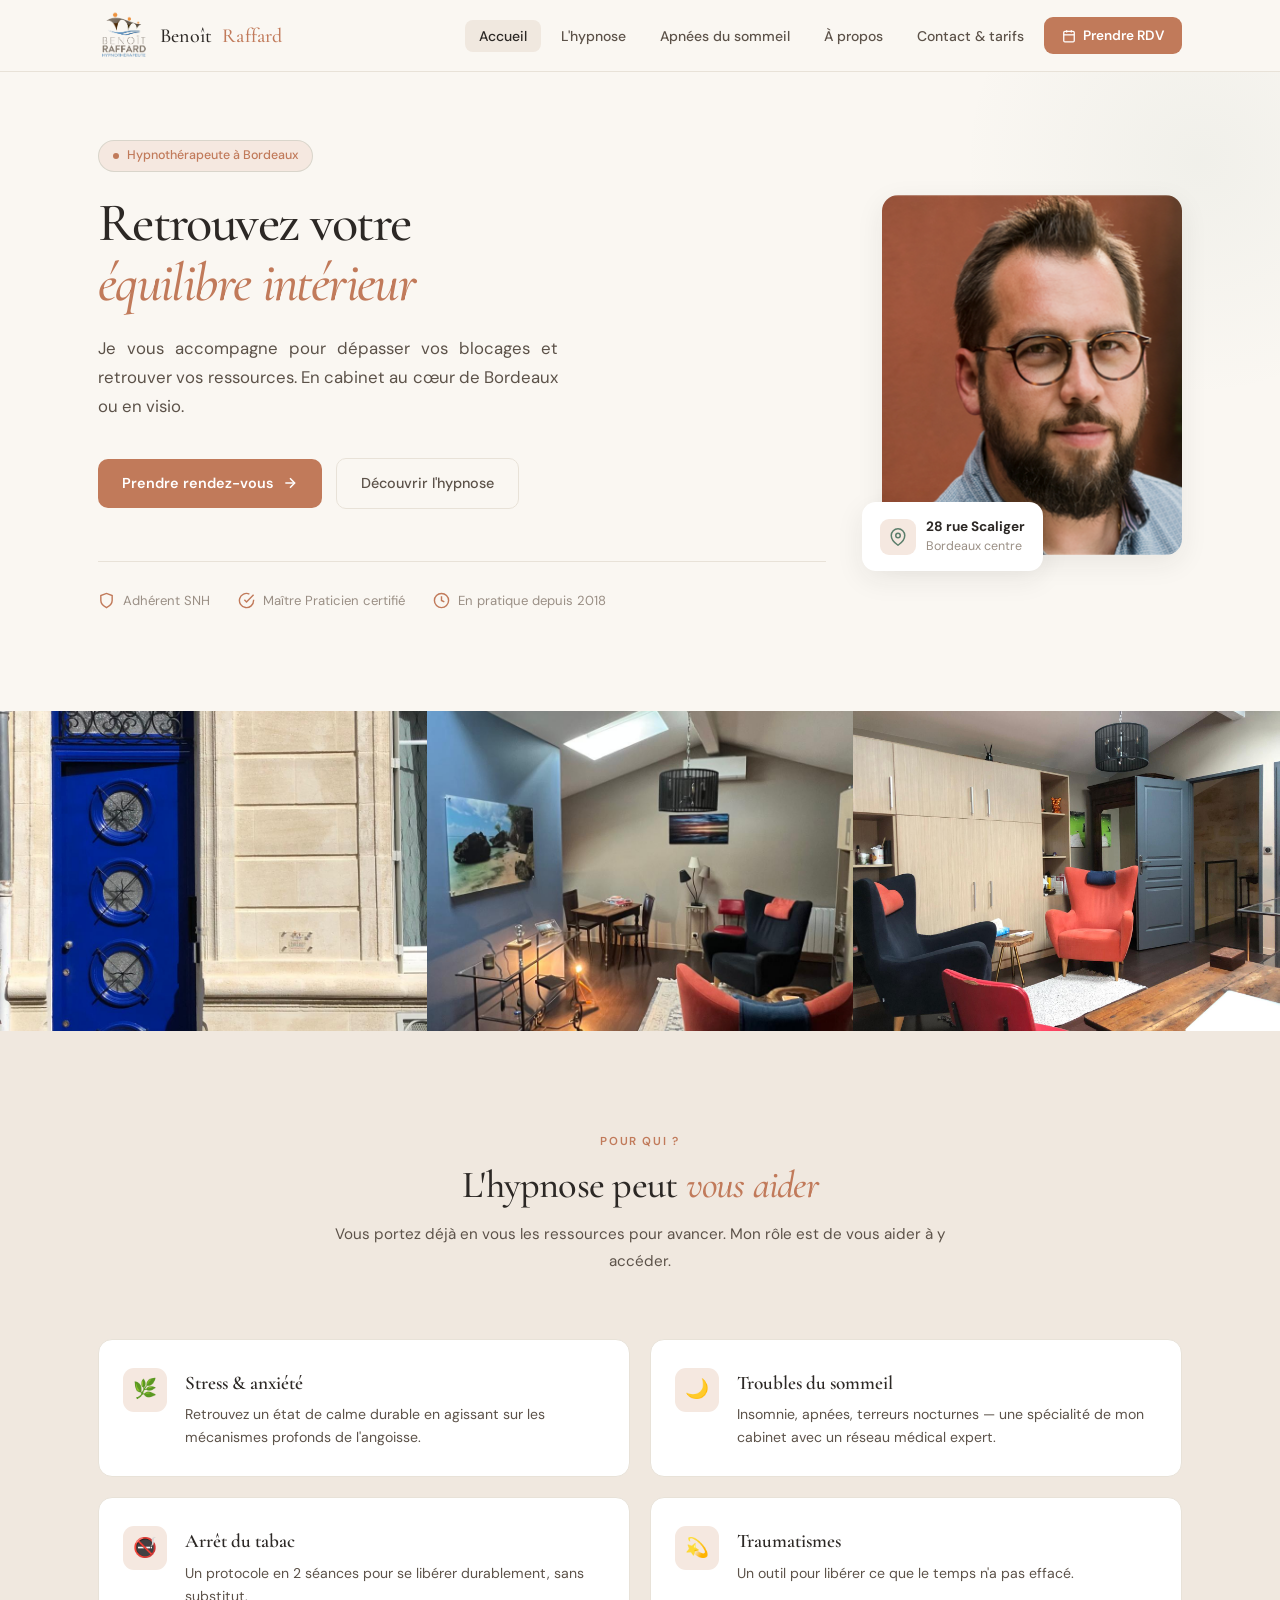
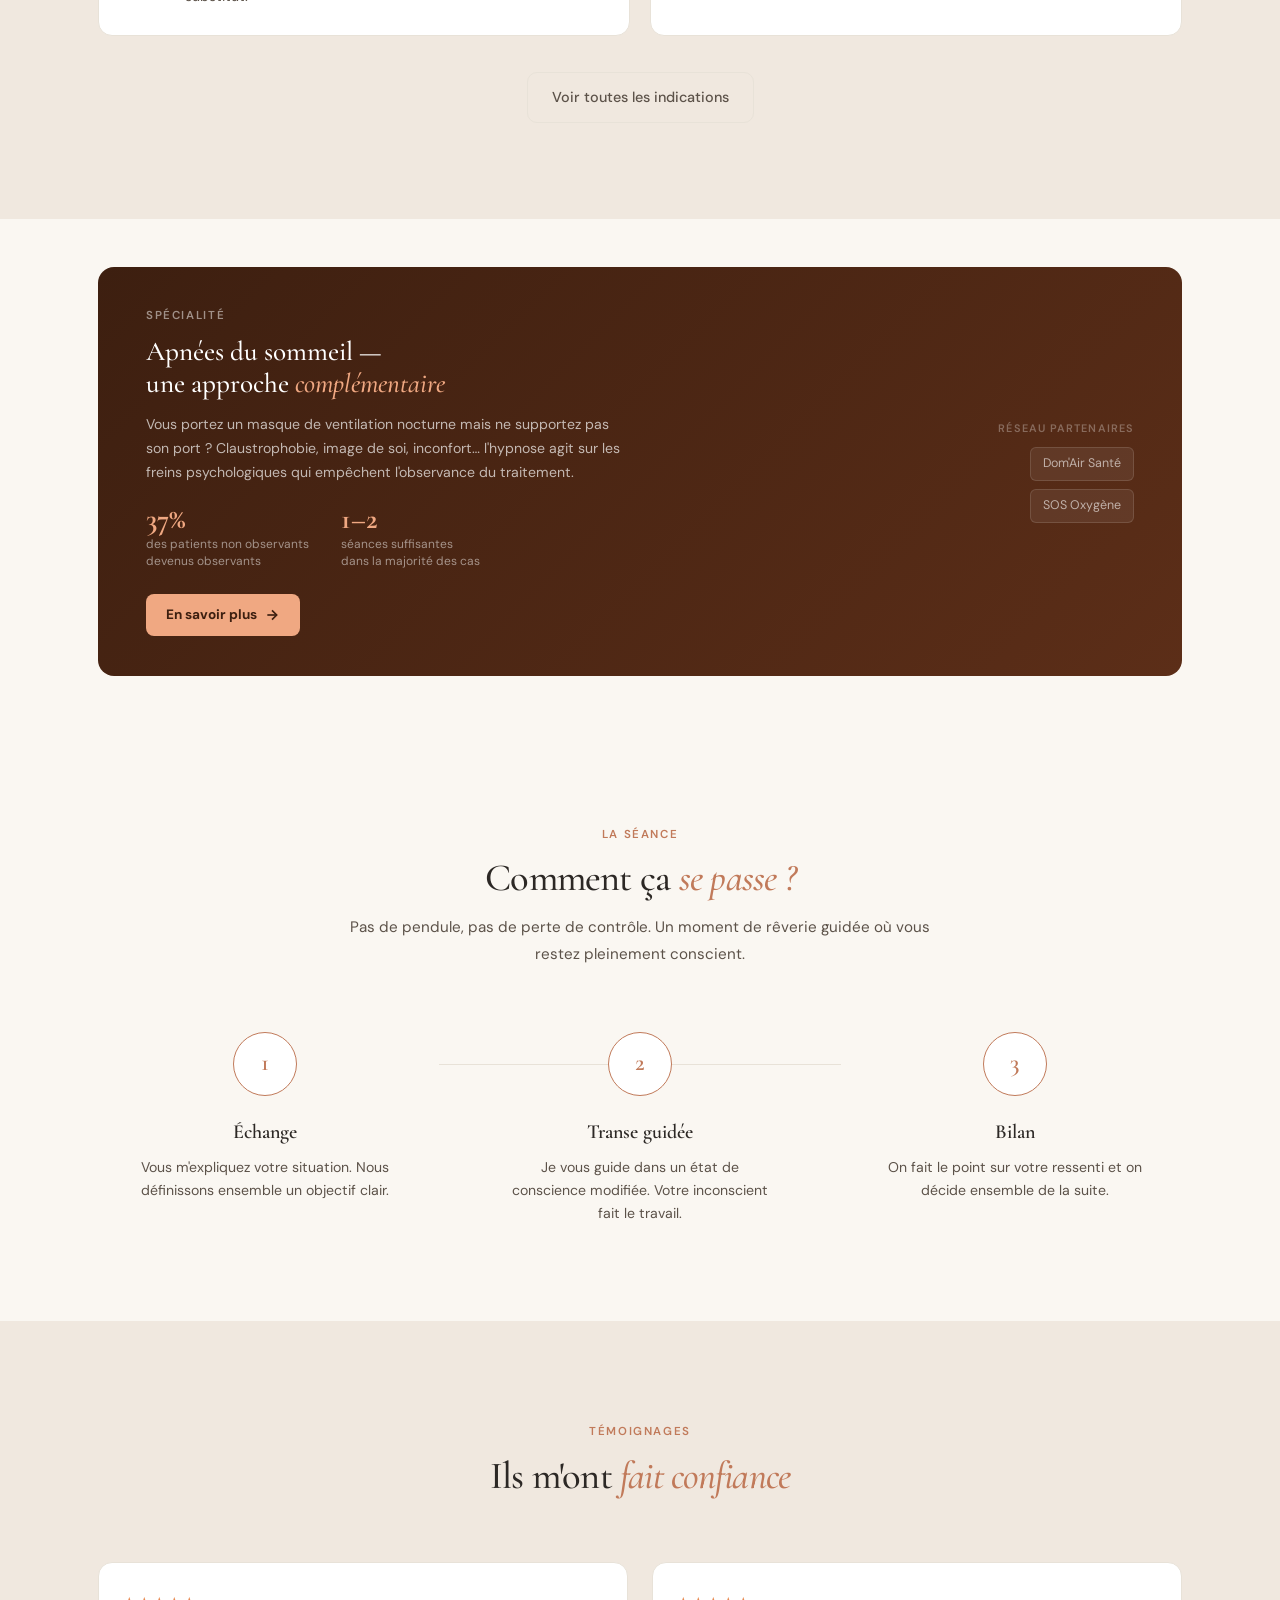
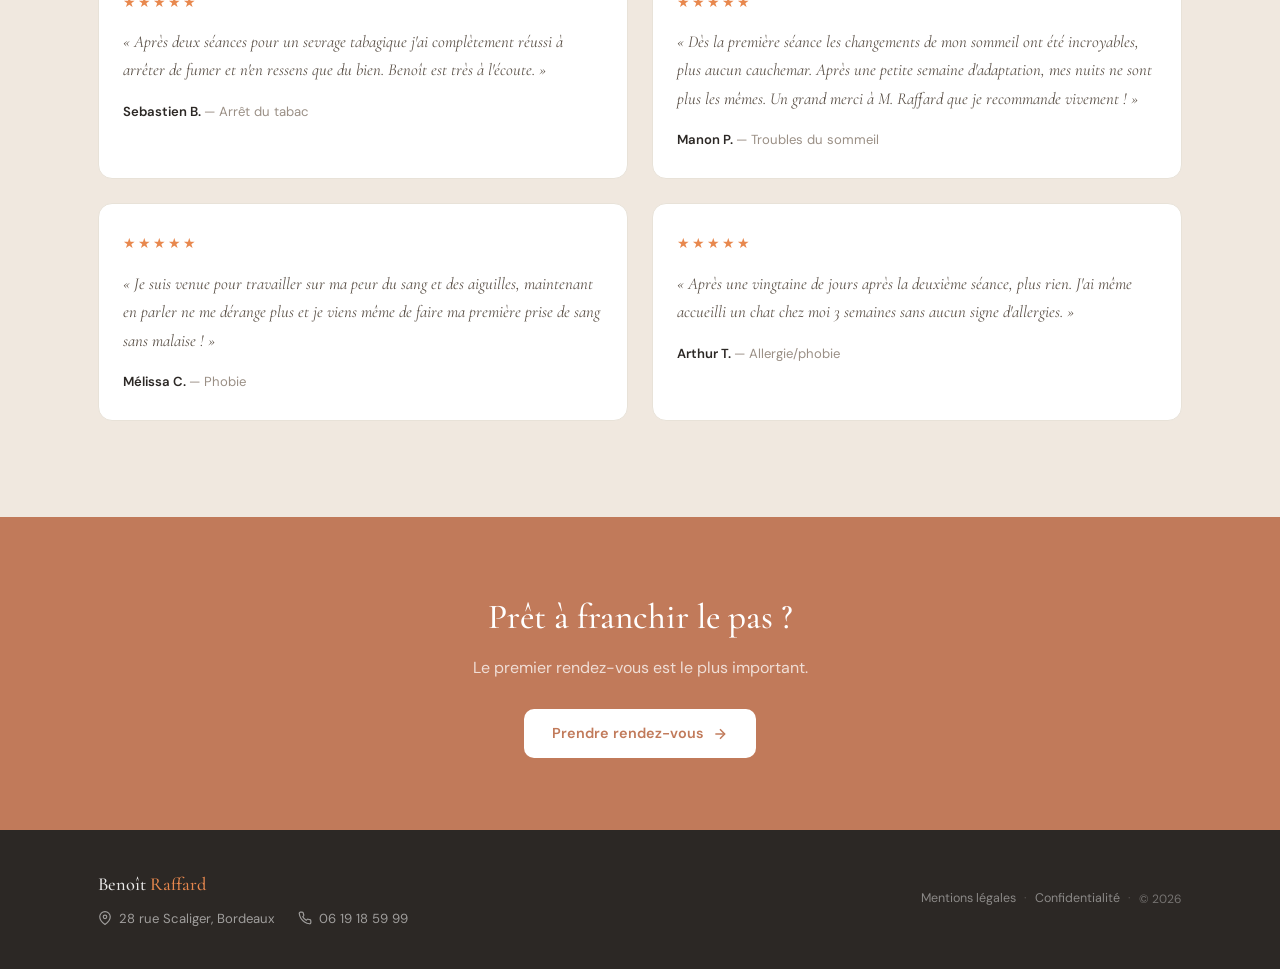
==== commit 847abb9e: "changement d'image sur index" ====
--- a/index.html
+++ b/index.html
@@ -94,7 +94,7 @@
     <img src="images/cabinet-1.png" alt="Cabinet hypnose Bordeaux — ambiance">
   </div>
   <div class="cabinet-band-img">
-    <img src="images/cabinet-3.png" alt="Cabinet hypnose Bordeaux — fauteuils">
+    <img src="images/cabinet-5.png" alt="Cabinet hypnose Bordeaux — fauteuils">
   </div>
 
 </div>
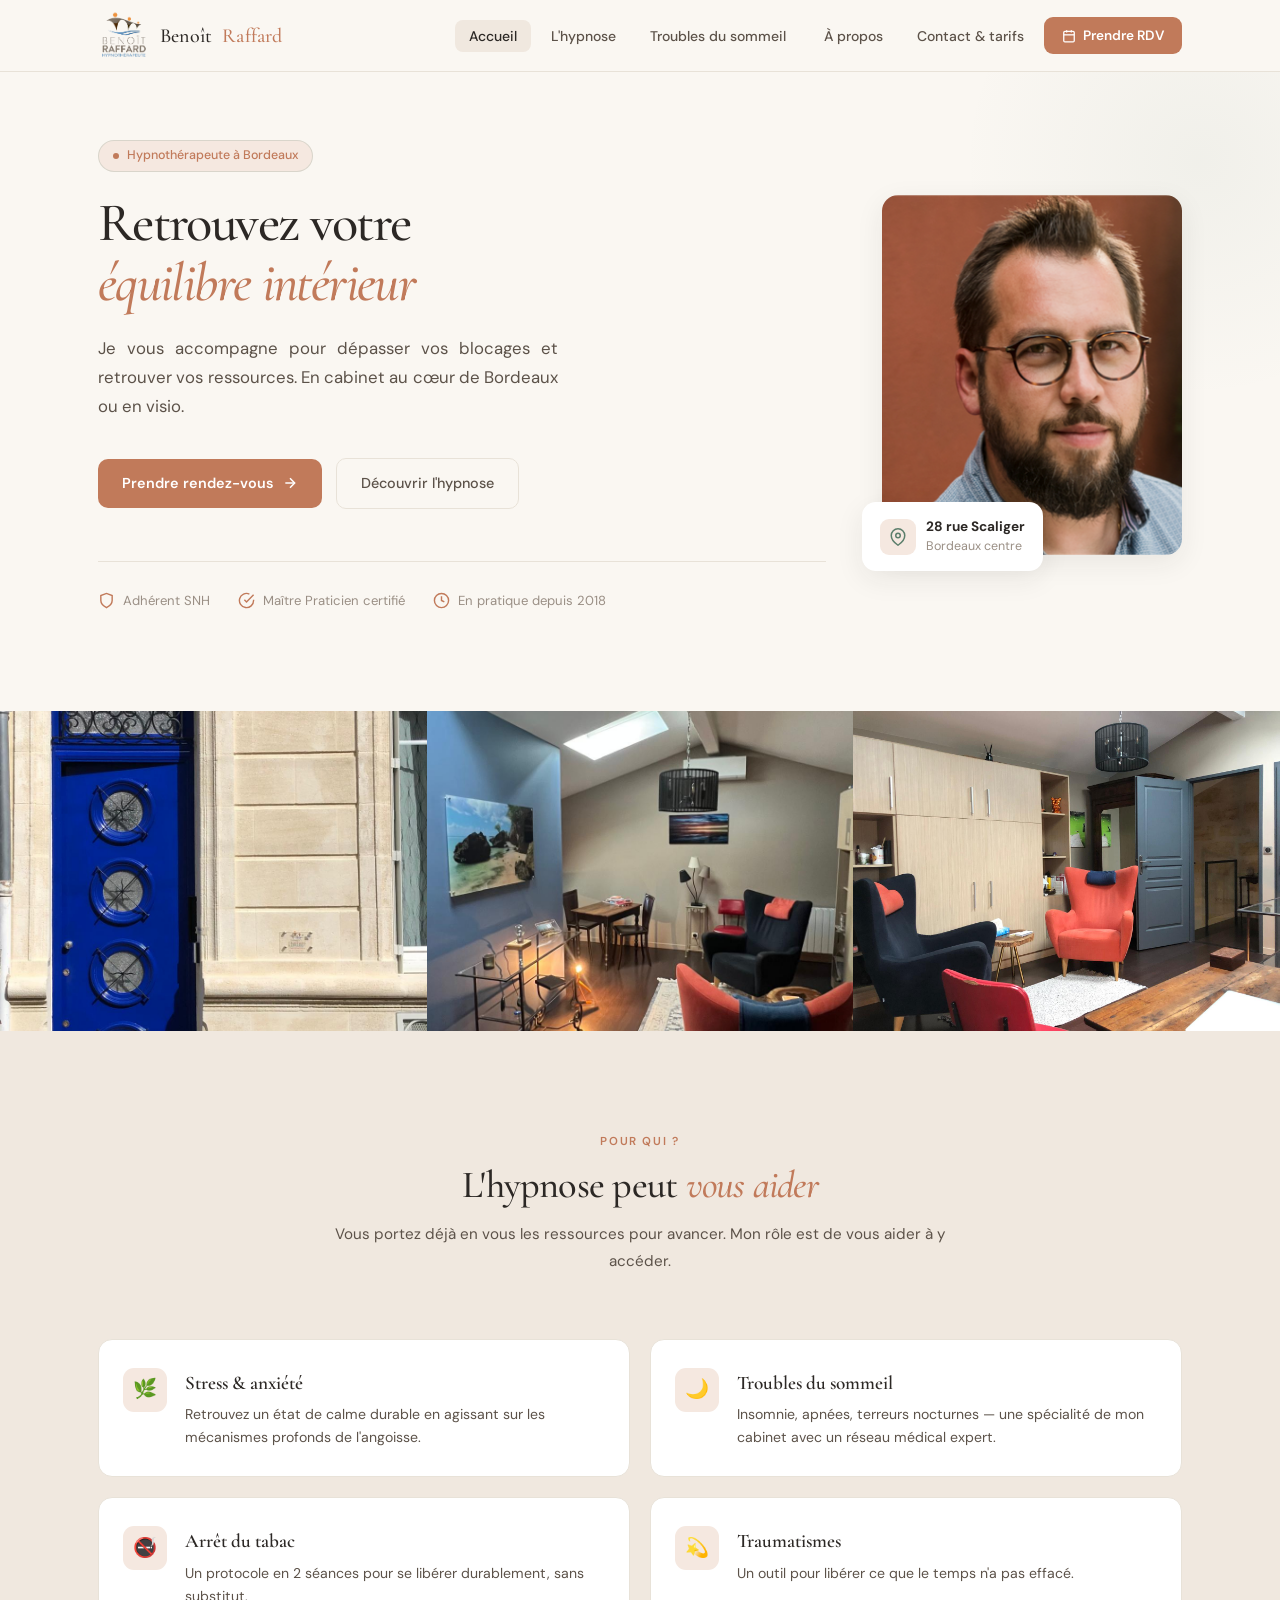
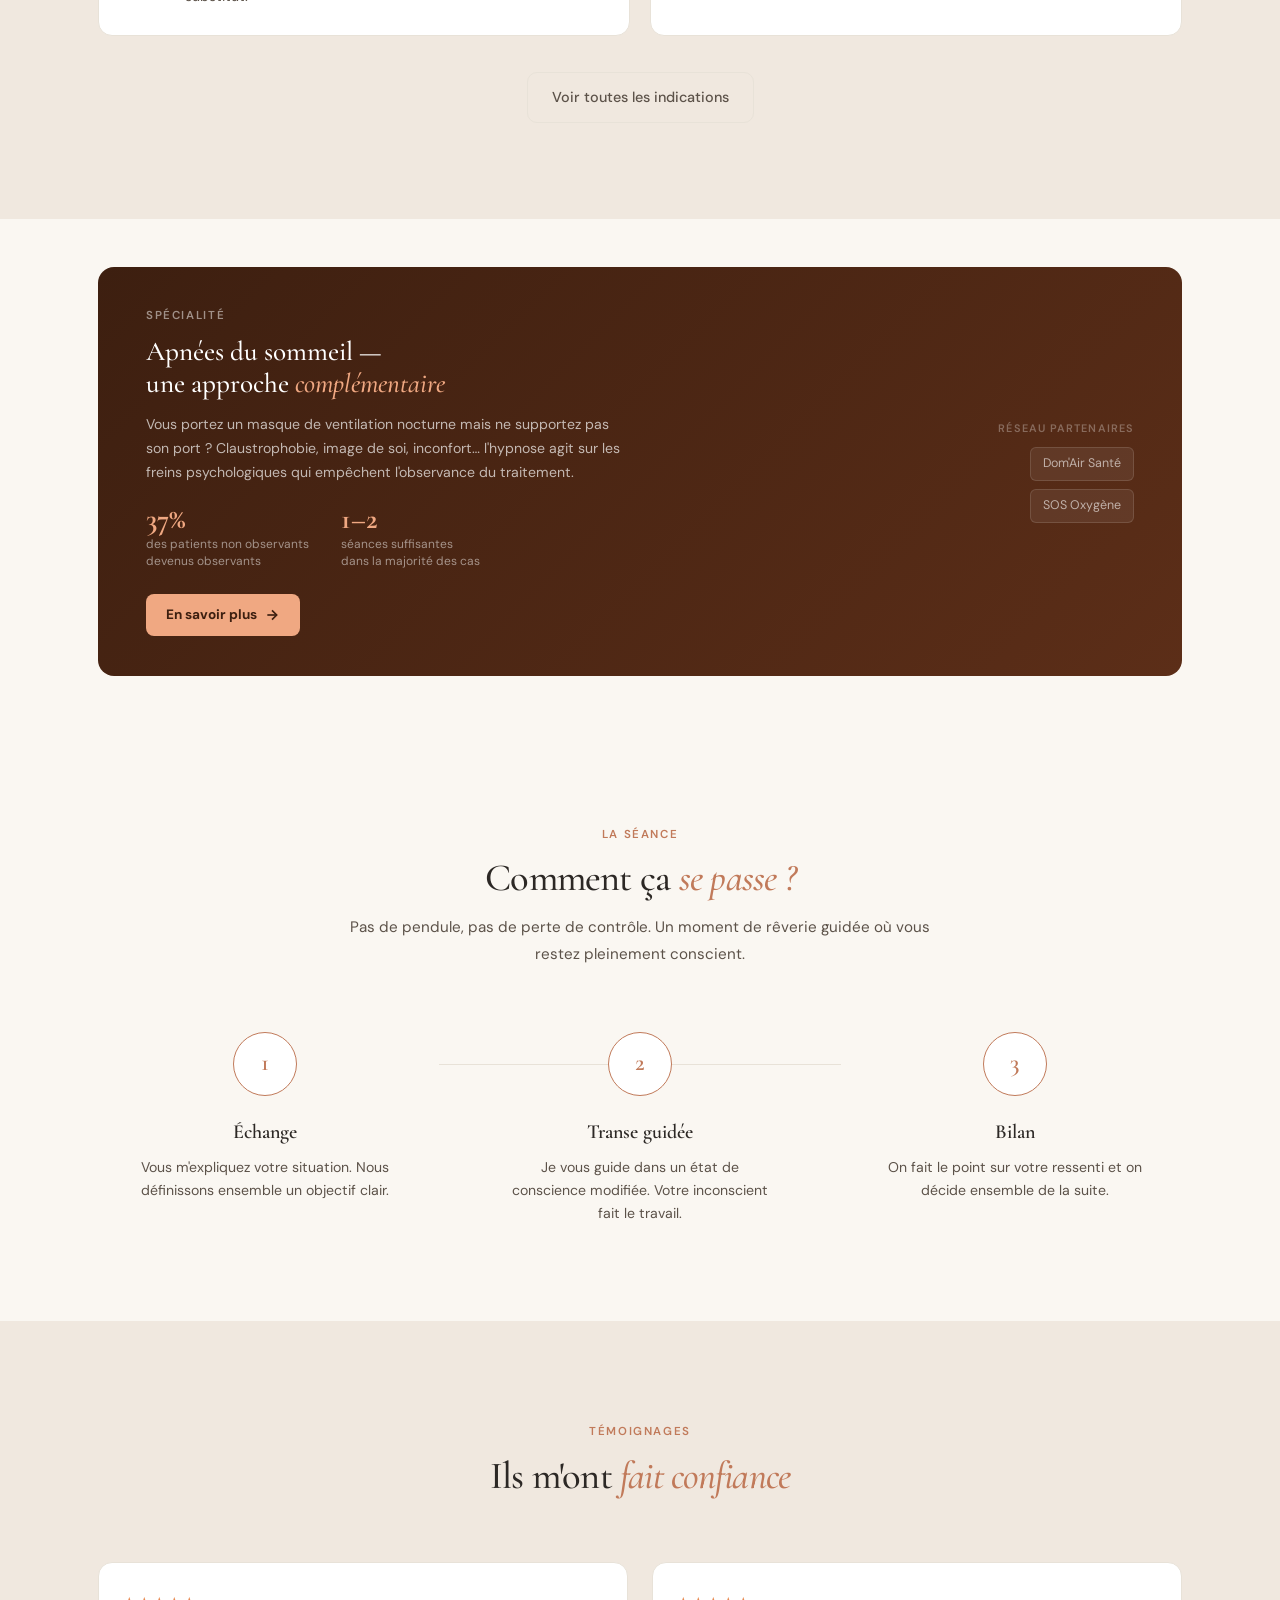
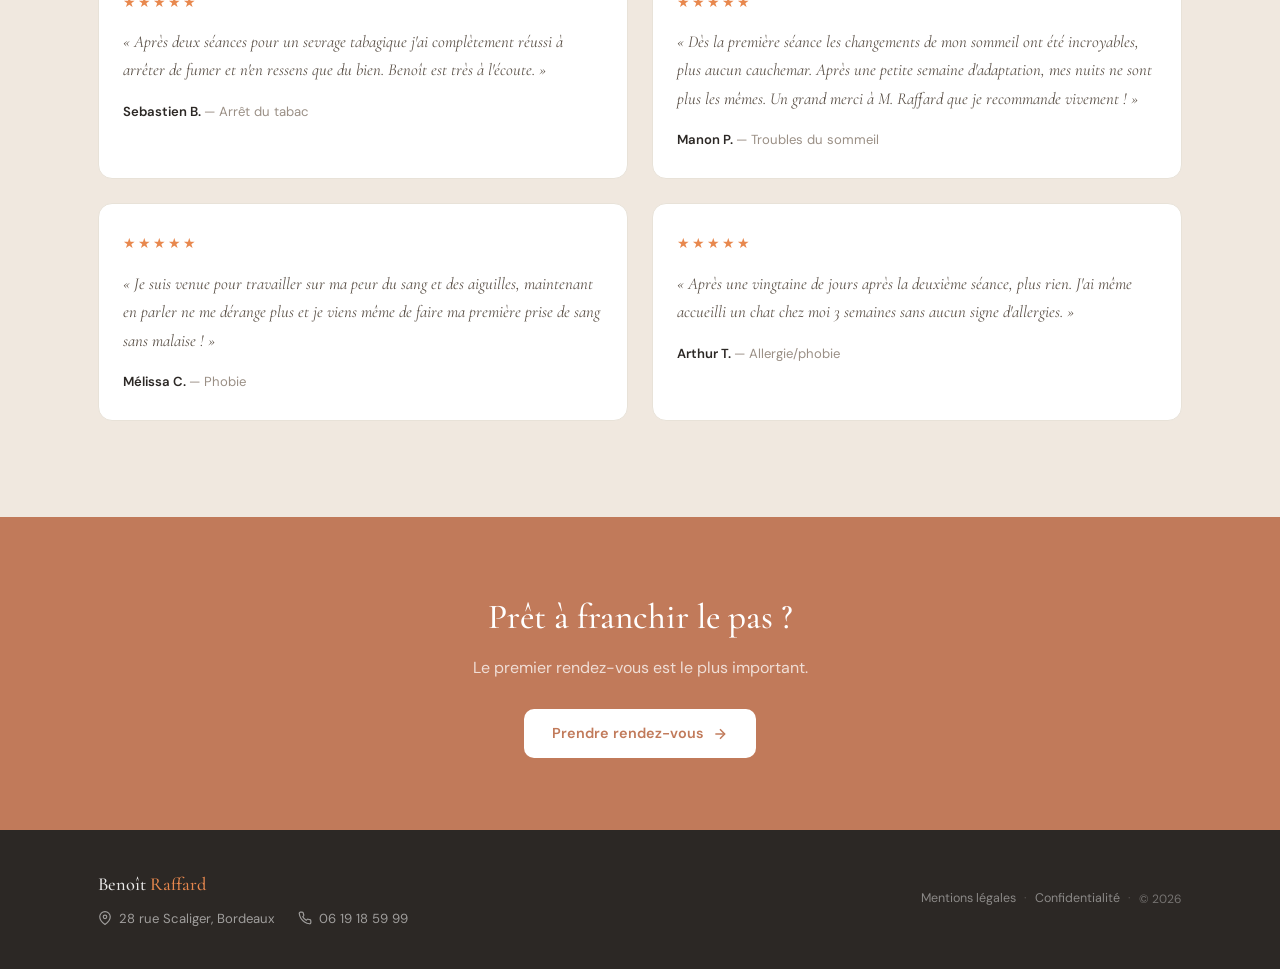
==== commit 2e4ad21a: "modif apnée par trouble du sommeil et intégration d'un paragraphe dans a propos" ====
--- a/index.html
+++ b/index.html
@@ -19,7 +19,7 @@
     <ul class="nav-links">
       <li><a href="index.html" class="active">Accueil</a></li>
       <li><a href="hypnose.html">L'hypnose</a></li>
-      <li><a href="apnee-sommeil.html">Apnées du sommeil</a></li>
+      <li><a href="apnee-sommeil.html">Troubles du sommeil </a></li>
       <li><a href="a-propos.html">À propos</a></li>
       <li><a href="contact.html">Contact & tarifs</a></li>
       <li><a href="https://www.crenolibre.fr/prendre-rdv/15117_benoit-raffard-hypnose-bordeaux-33" target="_blank" class="nav-cta">
@@ -33,7 +33,7 @@
 <div class="nav-mobile-menu">
   <a href="index.html" class="active">Accueil</a>
   <a href="hypnose.html">L'hypnose</a>
-  <a href="apnee-sommeil.html">Apnées du sommeil</a>
+  <a href="apnee-sommeil.html">Troubles du sommeil </a>
   <a href="a-propos.html">À propos</a>
   <a href="contact.html">Contact & tarifs</a>
   <a href="https://www.crenolibre.fr/prendre-rdv/15117_benoit-raffard-hypnose-bordeaux-33" target="_blank" class="nav-mobile-cta">Prendre rendez-vous</a>
